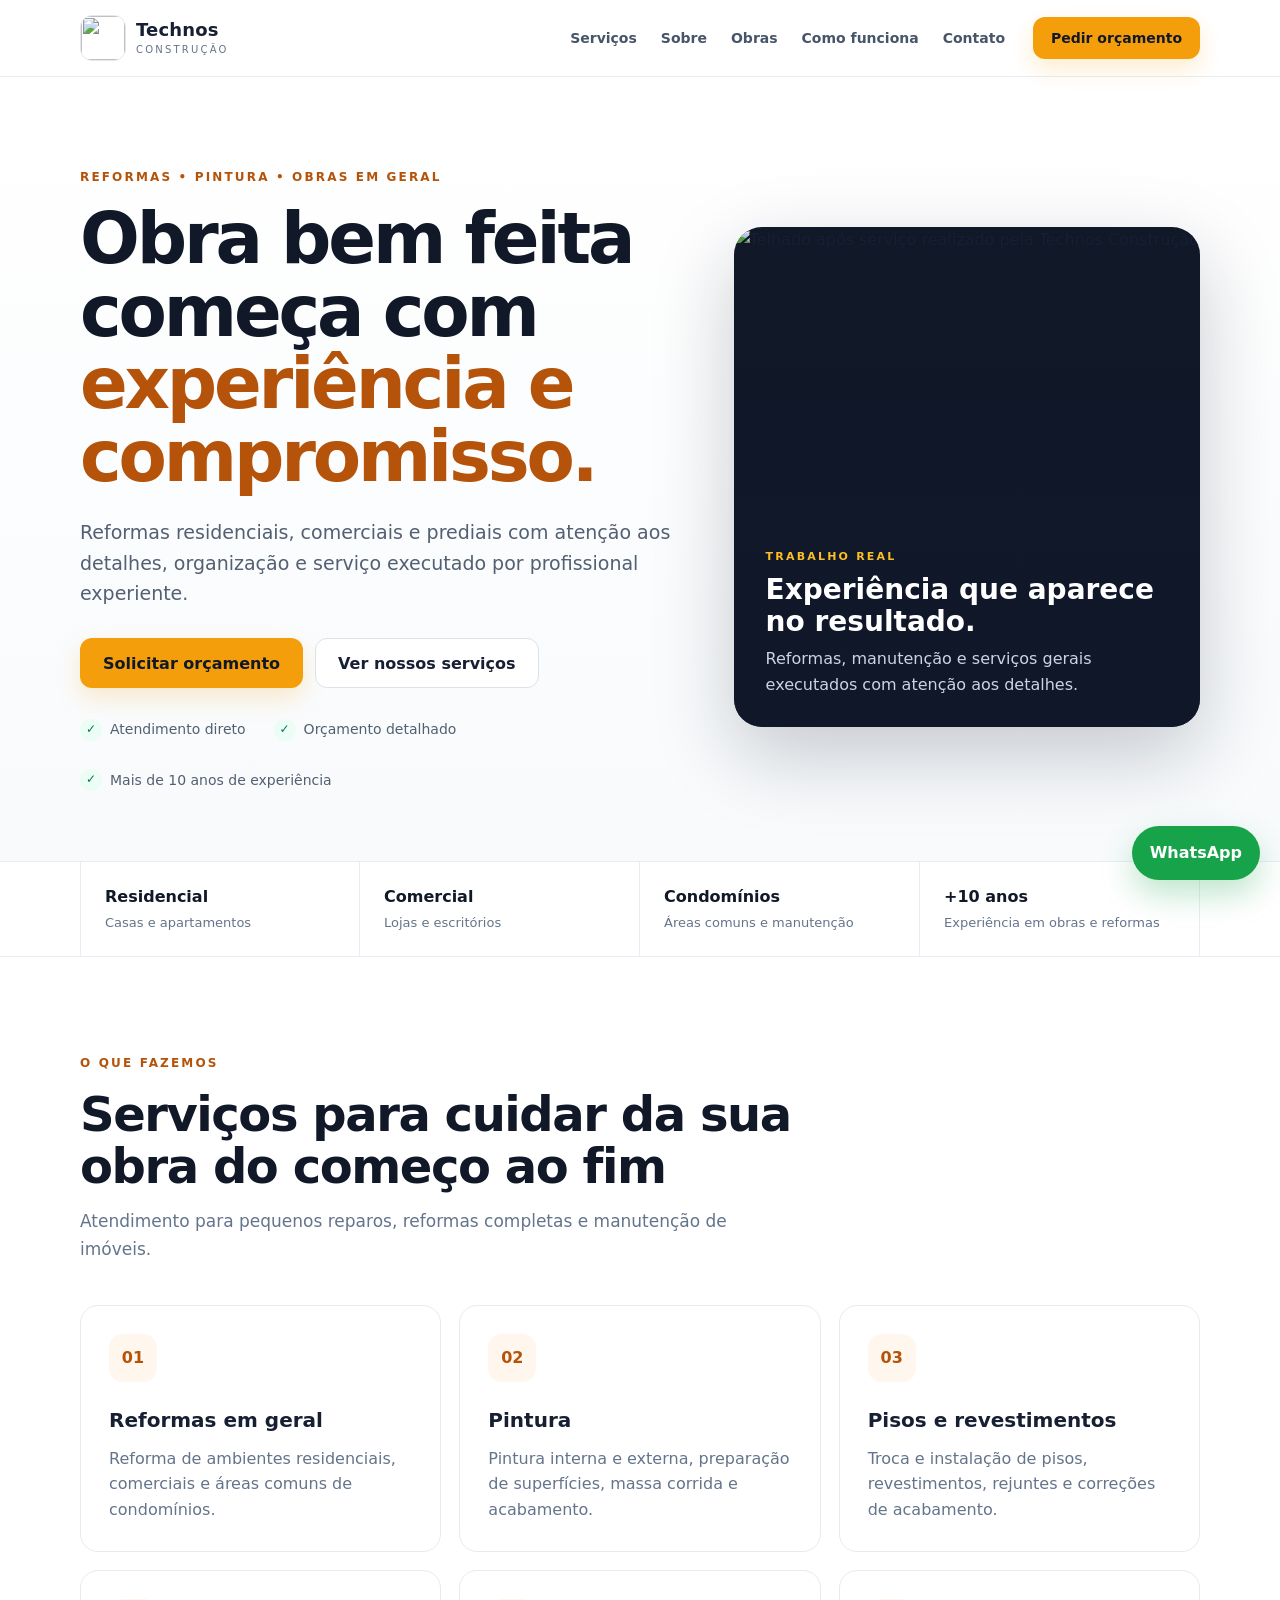
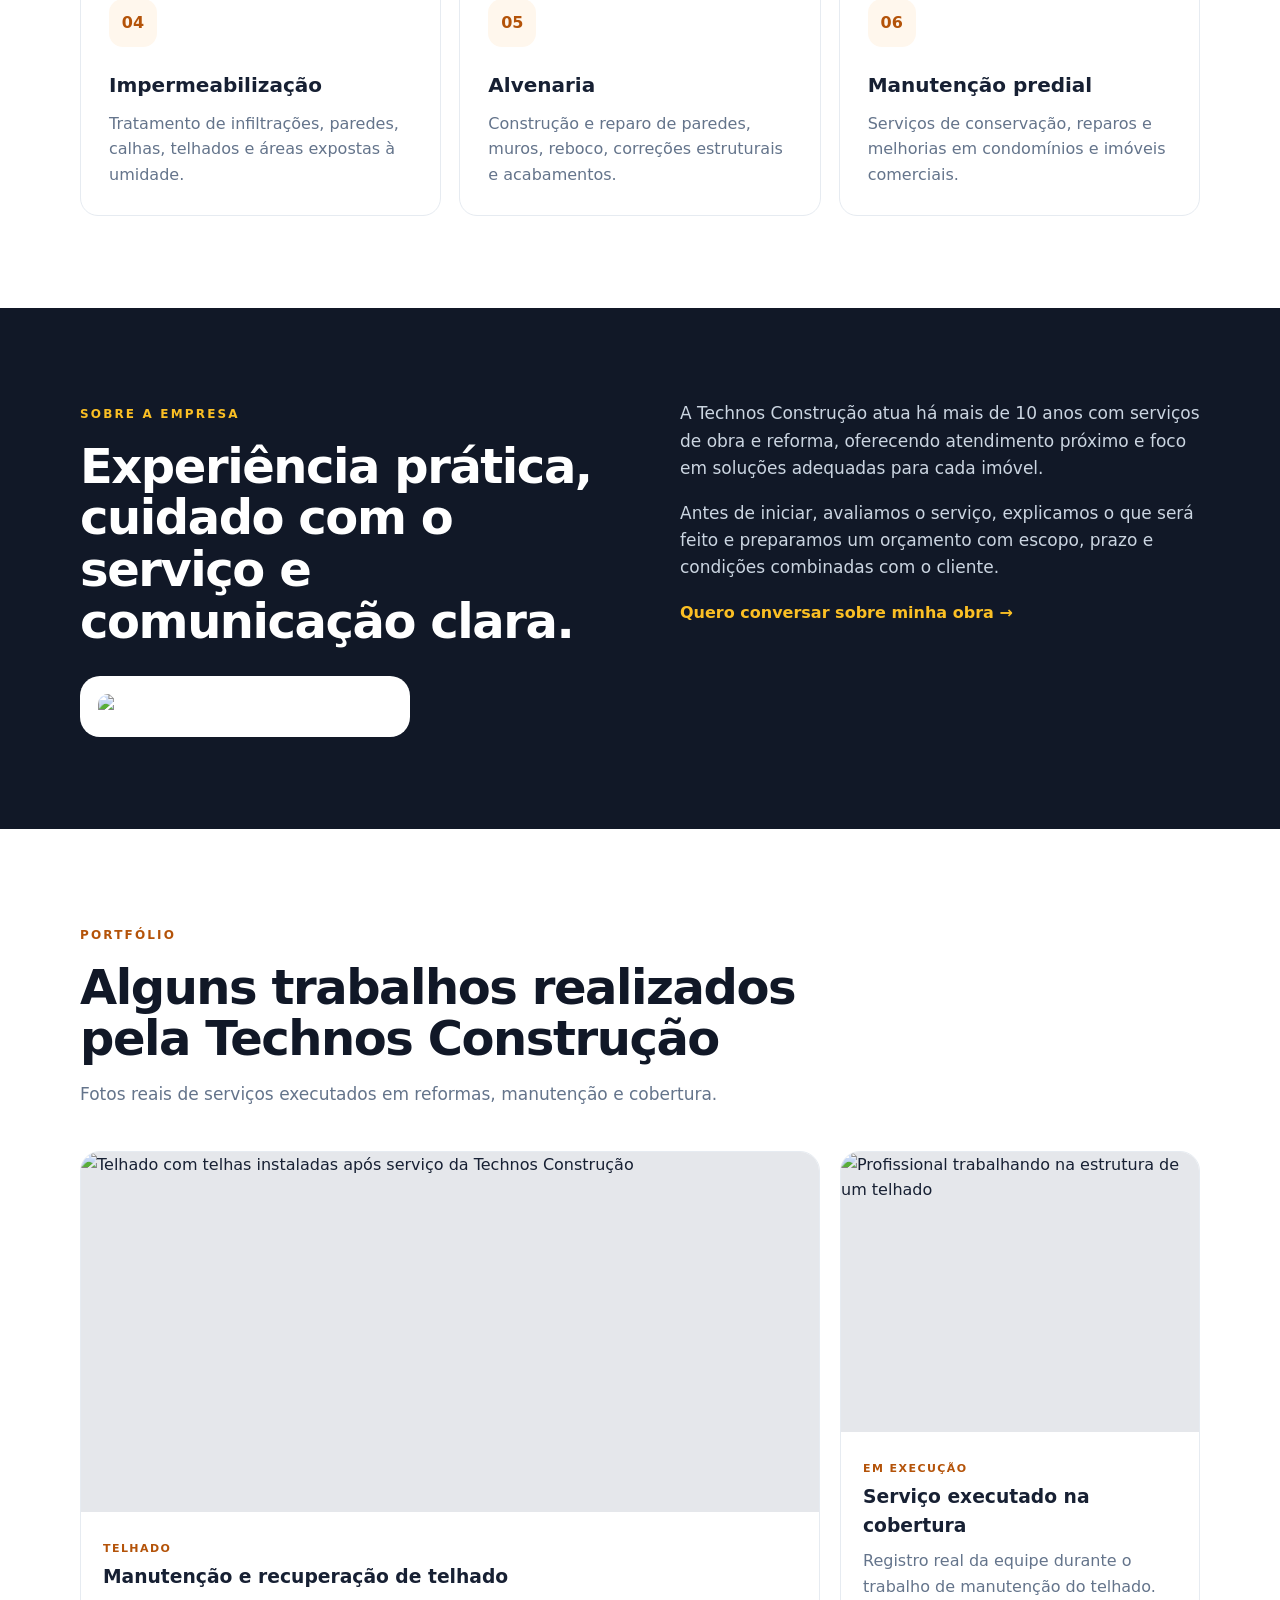
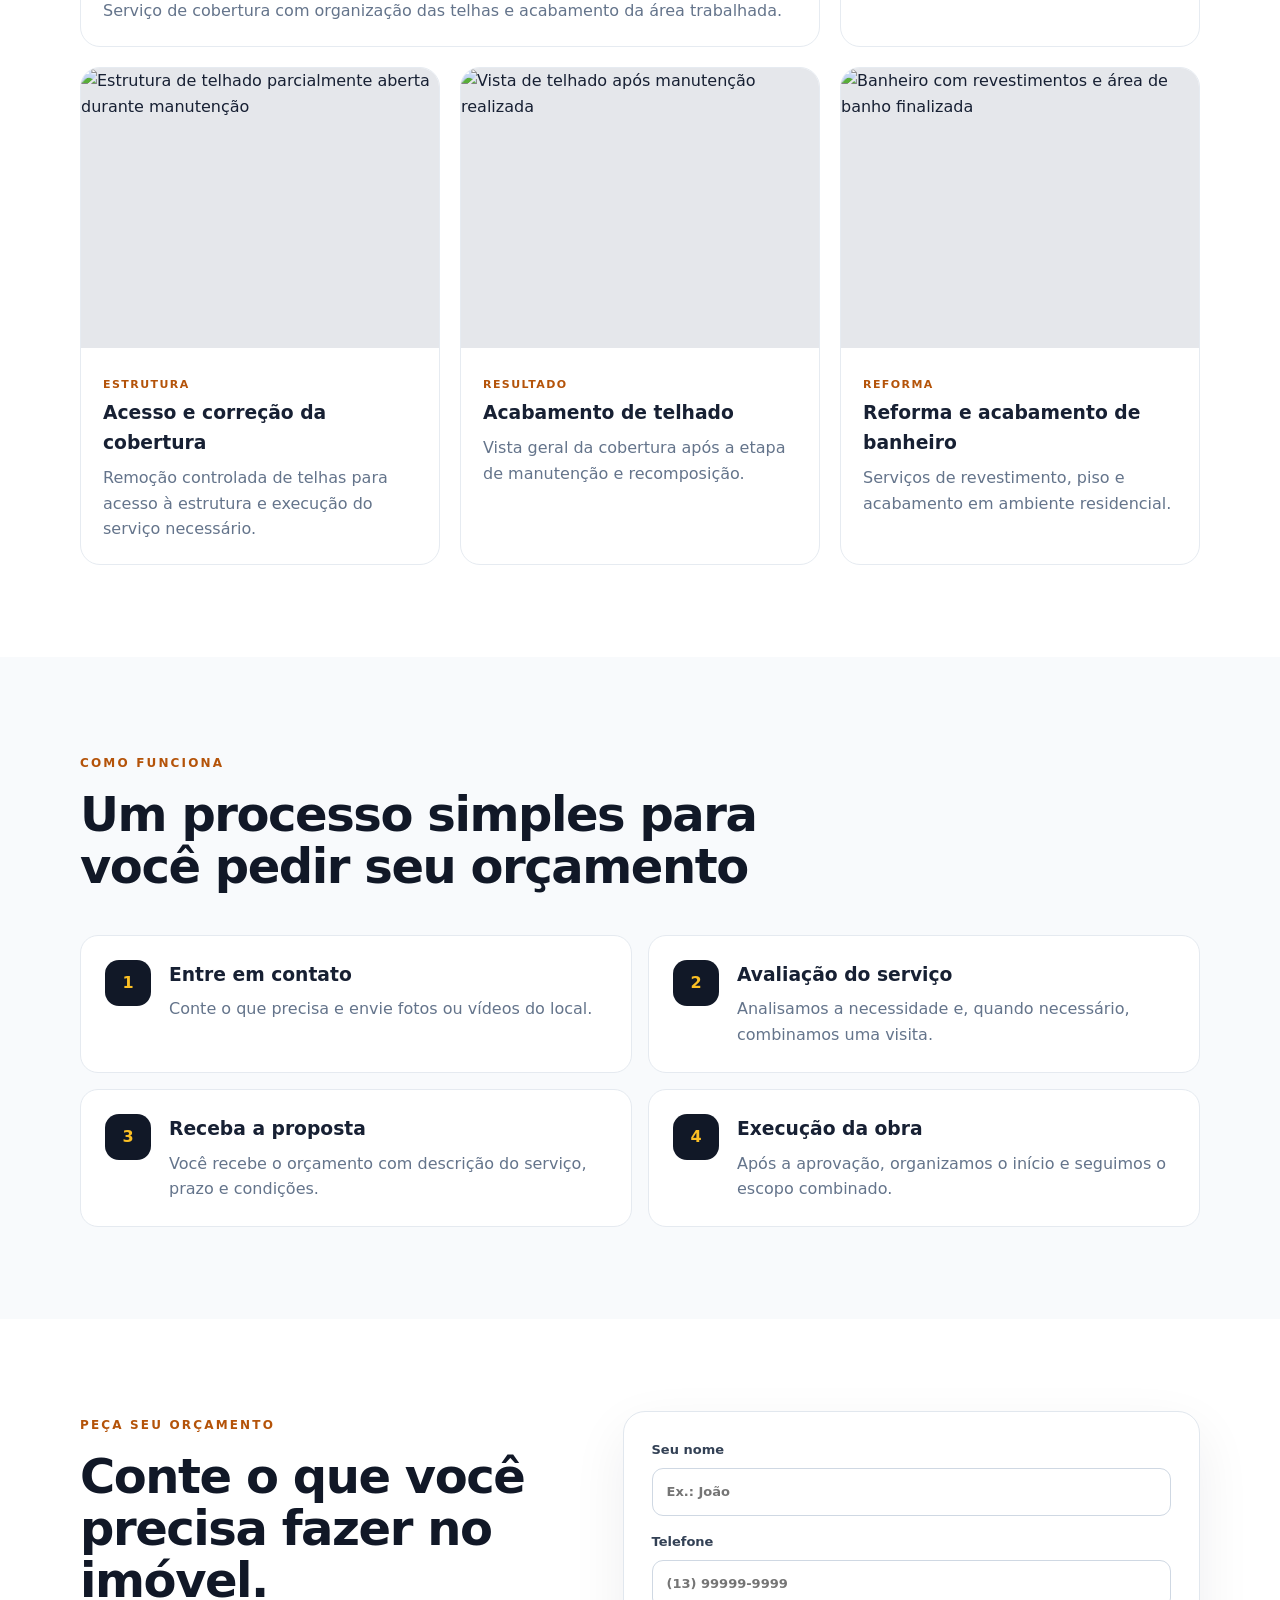
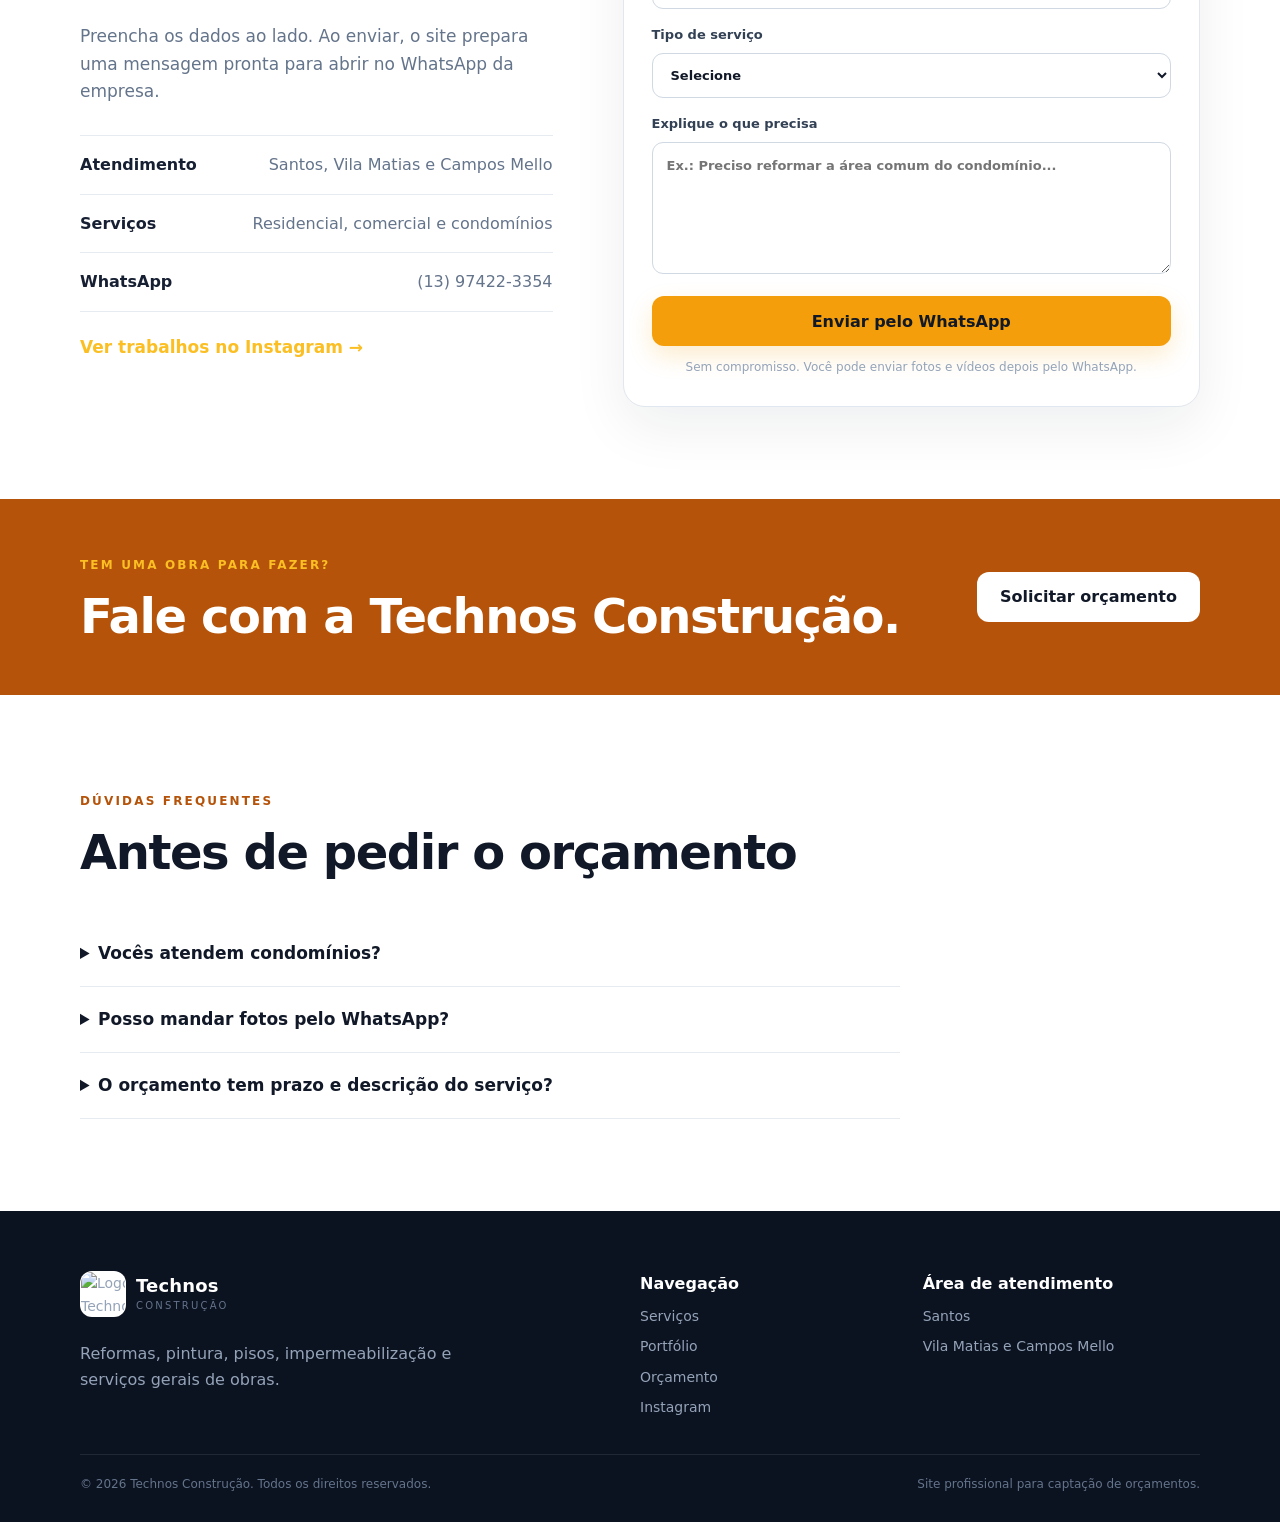
==== index.html @ b1f75e7d "Add files via upload" ====
<!DOCTYPE html>
<html lang="pt-BR">
<head>
  <meta charset="UTF-8" />
  <meta name="viewport" content="width=device-width, initial-scale=1.0" />
  <title>Technos Construção | Reformas, Pintura e Obras em Santos</title>
  <meta name="description" content="Technos Construção: reformas, pintura, troca de pisos, impermeabilização, alvenaria e manutenção predial em Santos e região. Solicite um orçamento." />
  <meta name="theme-color" content="#111827" />
  <meta property="og:title" content="Technos Construção | Reformas e Obras" />
  <meta property="og:description" content="Serviços de reforma, pintura, pisos, impermeabilização e manutenção predial em Santos e região." />
  <meta property="og:type" content="website" />
  <link rel="icon" href="assets/logo-technos.jpeg" type="image/jpeg" />
  <link rel="stylesheet" href="styles.css" />
  <script type="application/ld+json">
  {
    "@context": "https://schema.org",
    "@type": "HomeAndConstructionBusiness",
    "name": "Technos Construção",
    "areaServed": ["Santos", "Vila Matias", "Campos Mello"],
    "description": "Empresa de reformas, pintura, troca de pisos, impermeabilização, alvenaria e manutenção predial.",
    "telephone": "+55 13 97422-3354"
  }
  </script>
</head>
<body>
  <header class="site-header">
    <div class="container nav-wrap">
      <a class="brand" href="#inicio" aria-label="Technos Construção - início">
        <span class="brand-logo-wrap" aria-hidden="true"><img src="assets/logo-technos.jpeg" alt="" class="brand-logo"></span>
        <span>
          <strong>Technos</strong>
          <small>Construção</small>
        </span>
      </a>

      <button class="menu-toggle" aria-label="Abrir menu" aria-expanded="false">
        <span></span><span></span><span></span>
      </button>

      <nav class="nav" aria-label="Navegação principal">
        <a href="#servicos">Serviços</a>
        <a href="#sobre">Sobre</a>
        <a href="#obras">Obras</a>
        <a href="#processo">Como funciona</a>
        <a href="#contato">Contato</a>
      </nav>

      <a class="btn btn-sm btn-primary desktop-cta" href="#contato">Pedir orçamento</a>
    </div>
  </header>

  <main>
    <section class="hero" id="inicio">
      <div class="container hero-grid">
        <div class="hero-copy">
          <span class="eyebrow">Reformas • Pintura • Obras em geral</span>
          <h1>Obra bem feita começa com <span>experiência e compromisso.</span></h1>
          <p>
            Reformas residenciais, comerciais e prediais com atenção aos detalhes,
            organização e serviço executado por profissional experiente.
          </p>

          <div class="hero-actions">
            <a class="btn btn-primary" href="#contato">Solicitar orçamento</a>
            <a class="btn btn-secondary" href="#obras">Ver nossos serviços</a>
          </div>

          <div class="trust-row" aria-label="Diferenciais">
            <div><strong>✓</strong><span>Atendimento direto</span></div>
            <div><strong>✓</strong><span>Orçamento detalhado</span></div>
            <div><strong>✓</strong><span>Mais de 10 anos de experiência</span></div>
          </div>
        </div>

        <div class="hero-card real-work-card" aria-label="Obra real realizada pela Technos Construção">
          <img src="fotos/telhado_final_2.jpeg" alt="Telhado após serviço realizado pela Technos Construção" class="hero-work-photo">
          <div class="hero-photo-overlay"></div>
          <div class="hero-card-content">
            <p class="mini-label">TRABALHO REAL</p>
            <h2>Experiência que aparece no resultado.</h2>
            <p>Reformas, manutenção e serviços gerais executados com atenção aos detalhes.</p>
          </div>
        </div>
      </div>
    </section>

    <section class="stats-strip" aria-label="Destaques">
      <div class="container stats-grid">
        <div><strong>Residencial</strong><span>Casas e apartamentos</span></div>
        <div><strong>Comercial</strong><span>Lojas e escritórios</span></div>
        <div><strong>Condomínios</strong><span>Áreas comuns e manutenção</span></div>
        <div><strong>+10 anos</strong><span>Experiência em obras e reformas</span></div>
      </div>
    </section>

    <section class="section" id="servicos">
      <div class="container">
        <div class="section-heading">
          <span class="eyebrow">O que fazemos</span>
          <h2>Serviços para cuidar da sua obra do começo ao fim</h2>
          <p>Atendimento para pequenos reparos, reformas completas e manutenção de imóveis.</p>
        </div>

        <div class="services-grid">
          <article class="service-card">
            <div class="service-icon">01</div>
            <h3>Reformas em geral</h3>
            <p>Reforma de ambientes residenciais, comerciais e áreas comuns de condomínios.</p>
          </article>
          <article class="service-card">
            <div class="service-icon">02</div>
            <h3>Pintura</h3>
            <p>Pintura interna e externa, preparação de superfícies, massa corrida e acabamento.</p>
          </article>
          <article class="service-card">
            <div class="service-icon">03</div>
            <h3>Pisos e revestimentos</h3>
            <p>Troca e instalação de pisos, revestimentos, rejuntes e correções de acabamento.</p>
          </article>
          <article class="service-card">
            <div class="service-icon">04</div>
            <h3>Impermeabilização</h3>
            <p>Tratamento de infiltrações, paredes, calhas, telhados e áreas expostas à umidade.</p>
          </article>
          <article class="service-card">
            <div class="service-icon">05</div>
            <h3>Alvenaria</h3>
            <p>Construção e reparo de paredes, muros, reboco, correções estruturais e acabamentos.</p>
          </article>
          <article class="service-card">
            <div class="service-icon">06</div>
            <h3>Manutenção predial</h3>
            <p>Serviços de conservação, reparos e melhorias em condomínios e imóveis comerciais.</p>
          </article>
        </div>
      </div>
    </section>

    <section class="section section-dark" id="sobre">
      <div class="container about-grid">
        <div>
          <span class="eyebrow light">Sobre a empresa</span>
          <h2>Experiência prática, cuidado com o serviço e comunicação clara.</h2>
          <div class="about-logo-card">
            <img src="assets/logo-technos.jpeg" alt="Technos Construção" class="about-logo">
          </div>
        </div>
        <div class="about-copy">
          <p>
            A Technos Construção atua há mais de 10 anos com serviços de obra e reforma, oferecendo atendimento próximo
            e foco em soluções adequadas para cada imóvel.
          </p>
          <p>
            Antes de iniciar, avaliamos o serviço, explicamos o que será feito e preparamos um orçamento
            com escopo, prazo e condições combinadas com o cliente.
          </p>
          <a class="text-link" href="#contato">Quero conversar sobre minha obra →</a>
        </div>
      </div>
    </section>

    <section class="section" id="obras">
      <div class="container">
        <div class="section-heading">
          <span class="eyebrow">Portfólio</span>
          <h2>Alguns trabalhos realizados pela Technos Construção</h2>
          <p>Fotos reais de serviços executados em reformas, manutenção e cobertura.</p>
        </div>

        <div class="portfolio-grid real-portfolio">
          <article class="portfolio-card portfolio-featured">
            <img src="fotos/telhado_final_2.jpeg" alt="Telhado com telhas instaladas após serviço da Technos Construção" class="portfolio-photo">
            <div class="portfolio-info">
              <span class="work-tag">Telhado</span>
              <h3>Manutenção e recuperação de telhado</h3>
              <p>Serviço de cobertura com organização das telhas e acabamento da área trabalhada.</p>
            </div>
          </article>

          <article class="portfolio-card">
            <img src="fotos/telhado_execucao.jpeg" alt="Profissional trabalhando na estrutura de um telhado" class="portfolio-photo">
            <div class="portfolio-info">
              <span class="work-tag">Em execução</span>
              <h3>Serviço executado na cobertura</h3>
              <p>Registro real da equipe durante o trabalho de manutenção do telhado.</p>
            </div>
          </article>

          <article class="portfolio-card">
            <img src="fotos/telhado_aberto.jpeg" alt="Estrutura de telhado parcialmente aberta durante manutenção" class="portfolio-photo">
            <div class="portfolio-info">
              <span class="work-tag">Estrutura</span>
              <h3>Acesso e correção da cobertura</h3>
              <p>Remoção controlada de telhas para acesso à estrutura e execução do serviço necessário.</p>
            </div>
          </article>

          <article class="portfolio-card">
            <img src="fotos/telhado_final_1.jpeg" alt="Vista de telhado após manutenção realizada" class="portfolio-photo">
            <div class="portfolio-info">
              <span class="work-tag">Resultado</span>
              <h3>Acabamento de telhado</h3>
              <p>Vista geral da cobertura após a etapa de manutenção e recomposição.</p>
            </div>
          </article>

          <article class="portfolio-card">
            <img src="fotos/banheiro.jpeg" alt="Banheiro com revestimentos e área de banho finalizada" class="portfolio-photo">
            <div class="portfolio-info">
              <span class="work-tag">Reforma</span>
              <h3>Reforma e acabamento de banheiro</h3>
              <p>Serviços de revestimento, piso e acabamento em ambiente residencial.</p>
            </div>
          </article>
        </div>
      </div>
    </section>

    <section class="section soft-bg" id="processo">
      <div class="container">
        <div class="section-heading">
          <span class="eyebrow">Como funciona</span>
          <h2>Um processo simples para você pedir seu orçamento</h2>
        </div>

        <div class="steps">
          <article><span>1</span><div><h3>Entre em contato</h3><p>Conte o que precisa e envie fotos ou vídeos do local.</p></div></article>
          <article><span>2</span><div><h3>Avaliação do serviço</h3><p>Analisamos a necessidade e, quando necessário, combinamos uma visita.</p></div></article>
          <article><span>3</span><div><h3>Receba a proposta</h3><p>Você recebe o orçamento com descrição do serviço, prazo e condições.</p></div></article>
          <article><span>4</span><div><h3>Execução da obra</h3><p>Após a aprovação, organizamos o início e seguimos o escopo combinado.</p></div></article>
        </div>
      </div>
    </section>

    <section class="section" id="contato">
      <div class="container contact-grid">
        <div class="contact-copy">
          <span class="eyebrow">Peça seu orçamento</span>
          <h2>Conte o que você precisa fazer no imóvel.</h2>
          <p>
            Preencha os dados ao lado. Ao enviar, o site prepara uma mensagem pronta
            para abrir no WhatsApp da empresa.
          </p>
          <div class="contact-points">
            <div><strong>Atendimento</strong><span>Santos, Vila Matias e Campos Mello</span></div>
            <div><strong>Serviços</strong><span>Residencial, comercial e condomínios</span></div>
            <div><strong>WhatsApp</strong><span id="phone-display">(13) 97422-3354</span></div>
          </div>
          <p style="margin-top:22px;">
            <a class="text-link" href="https://www.instagram.com/technos_construcao?igsi=MW1lc2dpMm1yc3A3Yw%3D%3D&utm_source=qr" target="_blank" rel="noopener noreferrer">
              Ver trabalhos no Instagram →
            </a>
          </p>
        </div>

        <form class="quote-form" id="quote-form">
          <label>
            Seu nome
            <input type="text" id="name" required placeholder="Ex.: João" />
          </label>
          <label>
            Telefone
            <input type="tel" id="phone" required placeholder="(13) 99999-9999" />
          </label>
          <label>
            Tipo de serviço
            <select id="service" required>
              <option value="">Selecione</option>
              <option>Reforma</option>
              <option>Pintura</option>
              <option>Piso ou revestimento</option>
              <option>Infiltração / impermeabilização</option>
              <option>Alvenaria</option>
              <option>Manutenção predial</option>
              <option>Outro serviço</option>
            </select>
          </label>
          <label>
            Explique o que precisa
            <textarea id="message" rows="5" required placeholder="Ex.: Preciso reformar a área comum do condomínio..."></textarea>
          </label>
          <button class="btn btn-primary btn-full" type="submit">Enviar pelo WhatsApp</button>
          <p class="form-note">Sem compromisso. Você pode enviar fotos e vídeos depois pelo WhatsApp.</p>
        </form>
      </div>
    </section>

    <section class="cta-band">
      <div class="container cta-band-inner">
        <div>
          <span class="eyebrow light">Tem uma obra para fazer?</span>
          <h2>Fale com a Technos Construção.</h2>
        </div>
        <a class="btn btn-light" href="#contato">Solicitar orçamento</a>
      </div>
    </section>

    <section class="section faq-section">
      <div class="container">
        <div class="section-heading">
          <span class="eyebrow">Dúvidas frequentes</span>
          <h2>Antes de pedir o orçamento</h2>
        </div>

        <div class="faq">
          <details>
            <summary>Vocês atendem condomínios?</summary>
            <p>Sim. O site está preparado para apresentar serviços em áreas comuns, pintura, manutenção e reformas.</p>
          </details>
          <details>
            <summary>Posso mandar fotos pelo WhatsApp?</summary>
            <p>Sim. Fotos e vídeos ajudam a entender melhor o serviço antes de uma possível visita.</p>
          </details>
          <details>
            <summary>O orçamento tem prazo e descrição do serviço?</summary>
            <p>Sim. A proposta pode incluir memorial descritivo, prazo, valor, materiais e forma de pagamento combinada.</p>
          </details>
        </div>
      </div>
    </section>
  </main>

  <footer class="site-footer">
    <div class="container footer-grid">
      <div>
        <a class="brand footer-brand" href="#inicio">
          <span class="brand-logo-wrap"><img src="assets/logo-technos.jpeg" alt="Logo Technos Construção" class="brand-logo"></span>
          <span><strong>Technos</strong><small>Construção</small></span>
        </a>
        <p>Reformas, pintura, pisos, impermeabilização e serviços gerais de obras.</p>
      </div>
      <div>
        <strong>Navegação</strong>
        <a href="#servicos">Serviços</a>
        <a href="#obras">Portfólio</a>
        <a href="#contato">Orçamento</a>
        <a href="https://www.instagram.com/technos_construcao?igsi=MW1lc2dpMm1yc3A3Yw%3D%3D&utm_source=qr" target="_blank" rel="noopener noreferrer">Instagram</a>
      </div>
      <div>
        <strong>Área de atendimento</strong>
        <span>Santos</span>
        <span>Vila Matias e Campos Mello</span>
      </div>
    </div>
    <div class="container footer-bottom">
      <span>© <span id="year"></span> Technos Construção. Todos os direitos reservados.</span>
      <span>Site profissional para captação de orçamentos.</span>
    </div>
  </footer>

  <a class="floating-whatsapp" href="#contato" aria-label="Pedir orçamento pelo WhatsApp">WhatsApp</a>

  <script src="script.js"></script>
</body>
</html>
---- styles.css ----
*{box-sizing:border-box}html{scroll-behavior:smooth}body{margin:0;font-family:Inter,ui-sans-serif,system-ui,-apple-system,BlinkMacSystemFont,"Segoe UI",sans-serif;color:#172033;background:#fff;line-height:1.6}a{text-decoration:none;color:inherit}button,input,select,textarea{font:inherit}.container{width:min(1120px,calc(100% - 40px));margin:auto}.site-header{position:sticky;top:0;z-index:30;background:rgba(255,255,255,.94);backdrop-filter:blur(14px);border-bottom:1px solid #e8edf3}.nav-wrap{height:76px;display:flex;align-items:center;gap:28px}.brand{display:flex;align-items:center;gap:10px;min-width:190px}.brand-mark{display:grid;place-items:center;width:42px;height:42px;background:#f59e0b;color:#111827;border-radius:12px;font-weight:900;font-size:22px}.brand strong,.brand small{display:block;line-height:1.05}.brand strong{font-size:18px;letter-spacing:.01em}.brand small{text-transform:uppercase;font-size:10px;letter-spacing:.22em;margin-top:5px;color:#64748b}.nav{margin-left:auto;display:flex;gap:24px}.nav a{font-size:14px;font-weight:700;color:#475569}.nav a:hover{color:#111827}.btn{display:inline-flex;align-items:center;justify-content:center;min-height:50px;padding:0 22px;border-radius:12px;border:1px solid transparent;font-weight:800;transition:.2s ease;cursor:pointer}.btn-sm{min-height:42px;padding:0 17px;font-size:14px}.btn-primary{background:#f59e0b;color:#111827;box-shadow:0 10px 24px rgba(245,158,11,.2)}.btn-primary:hover{transform:translateY(-1px);background:#fbbf24}.btn-secondary{background:#fff;border-color:#dbe2ea;color:#172033}.btn-secondary:hover{border-color:#94a3b8}.btn-light{background:#fff;color:#111827}.btn-full{width:100%}.menu-toggle{display:none;margin-left:auto;background:none;border:0;padding:8px}.menu-toggle span{display:block;width:24px;height:2px;background:#111827;margin:5px 0}.hero{padding:86px 0 70px;background:linear-gradient(180deg,#fff 0%,#f8fafc 100%);overflow:hidden}.hero-grid{display:grid;grid-template-columns:1.12fr .88fr;gap:60px;align-items:center}.eyebrow{display:inline-block;text-transform:uppercase;font-size:12px;font-weight:900;letter-spacing:.18em;color:#b45309;margin-bottom:16px}.eyebrow.light{color:#fbbf24}.hero h1{font-size:clamp(42px,5.5vw,72px);line-height:1.03;letter-spacing:-.045em;margin:0;max-width:800px;color:#111827}.hero h1 span{color:#b45309}.hero-copy>p{font-size:19px;color:#526072;max-width:640px;margin:24px 0 30px}.hero-actions{display:flex;gap:12px;flex-wrap:wrap}.trust-row{display:flex;gap:28px;flex-wrap:wrap;margin-top:30px}.trust-row div{display:flex;gap:8px;align-items:center;color:#526072;font-size:14px}.trust-row strong{display:grid;place-items:center;width:22px;height:22px;border-radius:50%;background:#ecfdf5;color:#047857;font-size:12px}.hero-card{position:relative;min-height:500px;border-radius:28px;overflow:hidden;background:#111827;box-shadow:0 28px 80px rgba(15,23,42,.22)}.building-graphic{position:absolute;inset:0;background:linear-gradient(145deg,#263143,#111827);overflow:hidden}.sun{position:absolute;width:180px;height:180px;border-radius:50%;background:#f59e0b;right:-40px;top:46px;opacity:.95}.tower{position:absolute;bottom:74px;background:linear-gradient(180deg,#475569,#1f2937);border:1px solid rgba(255,255,255,.08)}.tower:before{content:"";position:absolute;inset:22px 16px;background:repeating-linear-gradient(90deg,rgba(255,255,255,.13) 0 16px,transparent 16px 30px),repeating-linear-gradient(0deg,rgba(255,255,255,.08) 0 12px,transparent 12px 28px)}.tower-a{left:48px;width:110px;height:250px}.tower-b{left:176px;width:132px;height:340px}.tower-c{right:30px;width:95px;height:215px}.ground{position:absolute;left:0;right:0;bottom:0;height:75px;background:#0b1220}.hero-card-content{position:absolute;left:32px;right:32px;bottom:30px;color:#fff;z-index:2}.mini-label{font-size:11px;letter-spacing:.2em;font-weight:900;color:#fbbf24;margin:0 0 8px}.hero-card-content h2{font-size:28px;line-height:1.15;margin:0 0 8px}.hero-card-content p:last-child{margin:0;color:#cbd5e1}.stats-strip{border-top:1px solid #e8edf3;border-bottom:1px solid #e8edf3;background:#fff}.stats-grid{display:grid;grid-template-columns:repeat(4,1fr)}.stats-grid div{padding:22px 24px;border-right:1px solid #e8edf3}.stats-grid div:first-child{border-left:1px solid #e8edf3}.stats-grid strong,.stats-grid span{display:block}.stats-grid strong{color:#111827}.stats-grid span{font-size:13px;color:#64748b;margin-top:3px}.section{padding:92px 0}.section-heading{max-width:720px;margin-bottom:42px}.section-heading h2,.about-grid h2,.contact-copy h2,.cta-band h2{font-size:clamp(32px,4vw,48px);line-height:1.08;letter-spacing:-.03em;margin:0;color:#111827}.section-heading p{color:#64748b;font-size:17px;margin:16px 0 0}.services-grid{display:grid;grid-template-columns:repeat(3,1fr);gap:18px}.service-card{padding:28px;border:1px solid #e6ebf1;border-radius:18px;background:#fff;min-height:230px;transition:.2s}.service-card:hover{transform:translateY(-3px);box-shadow:0 18px 45px rgba(15,23,42,.08)}.service-icon{width:48px;height:48px;display:grid;place-items:center;border-radius:14px;background:#fff7ed;color:#b45309;font-weight:900;margin-bottom:22px}.service-card h3{margin:0 0 10px;font-size:20px}.service-card p{margin:0;color:#64748b}.section-dark{background:#111827;color:#fff}.about-grid{display:grid;grid-template-columns:1fr 1fr;gap:80px;align-items:start}.about-grid h2{color:#fff}.about-copy p{font-size:17px;color:#cbd5e1;margin:0 0 18px}.text-link{color:#fbbf24;font-weight:800}.portfolio-grid{display:grid;grid-template-columns:repeat(3,1fr);gap:20px}.portfolio-card{border:1px solid #e6ebf1;border-radius:20px;overflow:hidden;background:#fff}.photo-placeholder{height:270px;display:grid;place-items:center;text-align:center;background:linear-gradient(135deg,#334155,#0f172a);color:#fff;position:relative}.photo-placeholder.alt{background:linear-gradient(135deg,#475569,#1e293b)}.photo-placeholder.third{background:linear-gradient(135deg,#1f2937,#0f172a)}.photo-placeholder:after{content:"";position:absolute;inset:18px;border:1px dashed rgba(255,255,255,.34);border-radius:16px}.photo-placeholder span{display:block;font-weight:900;letter-spacing:.08em;position:relative;z-index:2}.photo-placeholder small{display:block;color:#cbd5e1;position:relative;z-index:2}.portfolio-info{padding:22px}.portfolio-info h3{margin:0 0 7px}.portfolio-info p{margin:0;color:#64748b}.soft-bg{background:#f8fafc}.steps{display:grid;grid-template-columns:repeat(2,1fr);gap:16px}.steps article{display:flex;gap:18px;padding:24px;border:1px solid #e5eaf0;border-radius:18px;background:#fff}.steps article>span{flex:0 0 46px;width:46px;height:46px;display:grid;place-items:center;background:#111827;color:#fbbf24;border-radius:14px;font-weight:900}.steps h3{margin:0 0 7px}.steps p{margin:0;color:#64748b}.contact-grid{display:grid;grid-template-columns:.9fr 1.1fr;gap:70px;align-items:start}.contact-copy>p{color:#64748b;font-size:17px}.contact-points{margin-top:30px;border-top:1px solid #e6ebf1}.contact-points div{padding:16px 0;border-bottom:1px solid #e6ebf1;display:flex;justify-content:space-between;gap:20px}.contact-points span{color:#64748b;text-align:right}.quote-form{padding:28px;border:1px solid #e1e7ee;border-radius:22px;background:#fff;box-shadow:0 20px 55px rgba(15,23,42,.07)}.quote-form label{display:block;font-size:13px;font-weight:800;color:#334155;margin-bottom:16px}.quote-form input,.quote-form select,.quote-form textarea{width:100%;margin-top:7px;border:1px solid #cfd8e3;border-radius:11px;padding:13px 14px;outline:none;background:#fff;color:#111827}.quote-form input:focus,.quote-form select:focus,.quote-form textarea:focus{border-color:#f59e0b;box-shadow:0 0 0 3px rgba(245,158,11,.12)}.form-note{text-align:center;font-size:12px;color:#94a3b8;margin:12px 0 0}.cta-band{padding:52px 0;background:#b45309;color:#fff}.cta-band-inner{display:flex;align-items:center;justify-content:space-between;gap:30px}.cta-band h2{color:#fff}.faq{max-width:820px}.faq details{border-bottom:1px solid #e6ebf1;padding:19px 0}.faq summary{cursor:pointer;font-weight:800;font-size:17px;color:#111827}.faq p{color:#64748b;margin:12px 0 0}.site-footer{padding:60px 0 28px;background:#0b1220;color:#cbd5e1}.footer-grid{display:grid;grid-template-columns:1.5fr .7fr .8fr;gap:40px}.footer-grid>div{display:flex;flex-direction:column;align-items:flex-start;gap:8px}.footer-grid p{max-width:420px;color:#94a3b8}.footer-grid strong{color:#fff}.footer-grid a,.footer-grid span{font-size:14px;color:#94a3b8}.footer-brand .brand-mark{background:#f59e0b;color:#111827}.footer-brand strong{color:#fff}.footer-bottom{margin-top:36px;padding-top:20px;border-top:1px solid rgba(255,255,255,.09);display:flex;justify-content:space-between;gap:20px;color:#64748b;font-size:12px}.floating-whatsapp{position:fixed;right:20px;bottom:20px;z-index:25;background:#16a34a;color:#fff;font-weight:900;padding:14px 18px;border-radius:999px;box-shadow:0 14px 32px rgba(22,163,74,.28)}@media(max-width:940px){.nav,.desktop-cta{display:none}.menu-toggle{display:block}.nav.open{position:absolute;display:flex;flex-direction:column;gap:0;left:20px;right:20px;top:70px;background:#fff;border:1px solid #e6ebf1;border-radius:14px;box-shadow:0 20px 50px rgba(15,23,42,.12);padding:8px}.nav.open a{padding:12px}.hero-grid,.about-grid,.contact-grid{grid-template-columns:1fr}.hero-card{min-height:420px}.services-grid,.portfolio-grid{grid-template-columns:repeat(2,1fr)}.stats-grid{grid-template-columns:repeat(2,1fr)}.stats-grid div:nth-child(3){border-left:1px solid #e8edf3}.about-grid,.contact-grid{gap:40px}.footer-grid{grid-template-columns:1fr 1fr}.footer-grid>div:first-child{grid-column:1/-1}}@media(max-width:640px){.container{width:min(100% - 28px,1120px)}.nav-wrap{height:68px}.brand{min-width:auto}.brand-mark{width:38px;height:38px}.hero{padding:58px 0 48px}.hero h1{font-size:44px}.hero-copy>p{font-size:17px}.hero-actions .btn{width:100%}.trust-row{gap:14px}.hero-card{min-height:350px}.tower-a{left:20px}.tower-b{left:115px}.tower-c{right:12px}.stats-grid{grid-template-columns:1fr 1fr}.stats-grid div{padding:16px 12px}.section{padding:68px 0}.services-grid,.portfolio-grid,.steps{grid-template-columns:1fr}.photo-placeholder{height:230px}.cta-band-inner{align-items:flex-start;flex-direction:column}.contact-points div{flex-direction:column;gap:2px}.contact-points span{text-align:left}.footer-grid{grid-template-columns:1fr}.footer-grid>div:first-child{grid-column:auto}.footer-bottom{flex-direction:column}.floating-whatsapp{right:14px;bottom:14px;font-size:13px}.section-heading h2,.about-grid h2,.contact-copy h2,.cta-band h2{font-size:34px}}

.brand-logo-wrap{
  width:46px;height:46px;border-radius:12px;overflow:hidden;background:#fff;
  border:1px solid #e5e7eb;display:grid;place-items:center;flex:0 0 auto;
}
.brand-logo{width:100%;height:100%;object-fit:contain;display:block}
.real-work-card{background:#111827}
.hero-work-photo{position:absolute;inset:0;width:100%;height:100%;object-fit:cover;display:block}
.hero-photo-overlay{position:absolute;inset:0;background:linear-gradient(180deg,rgba(15,23,42,.08),rgba(15,23,42,.82))}
.portfolio-photo{width:100%;height:280px;object-fit:cover;display:block;background:#e5e7eb}
.real-portfolio{grid-template-columns:repeat(3,1fr)}
.portfolio-featured{grid-column:span 2}
.portfolio-featured .portfolio-photo{height:360px}
.work-tag{display:inline-block;margin-bottom:8px;font-size:11px;line-height:1;text-transform:uppercase;letter-spacing:.13em;font-weight:900;color:#b45309}
.about-logo-card{margin-top:28px;width:min(330px,100%);padding:18px;border-radius:20px;background:#fff}
.about-logo{width:100%;height:auto;display:block;border-radius:10px}
.footer-brand .brand-logo-wrap{border-color:rgba(255,255,255,.14)}
@media(max-width:940px){
  .real-portfolio{grid-template-columns:repeat(2,1fr)}
  .portfolio-featured{grid-column:span 2}
}
@media(max-width:640px){
  .real-portfolio{grid-template-columns:1fr}
  .portfolio-featured{grid-column:auto}
  .portfolio-photo,.portfolio-featured .portfolio-photo{height:280px}
  .brand-logo-wrap{width:40px;height:40px}
}
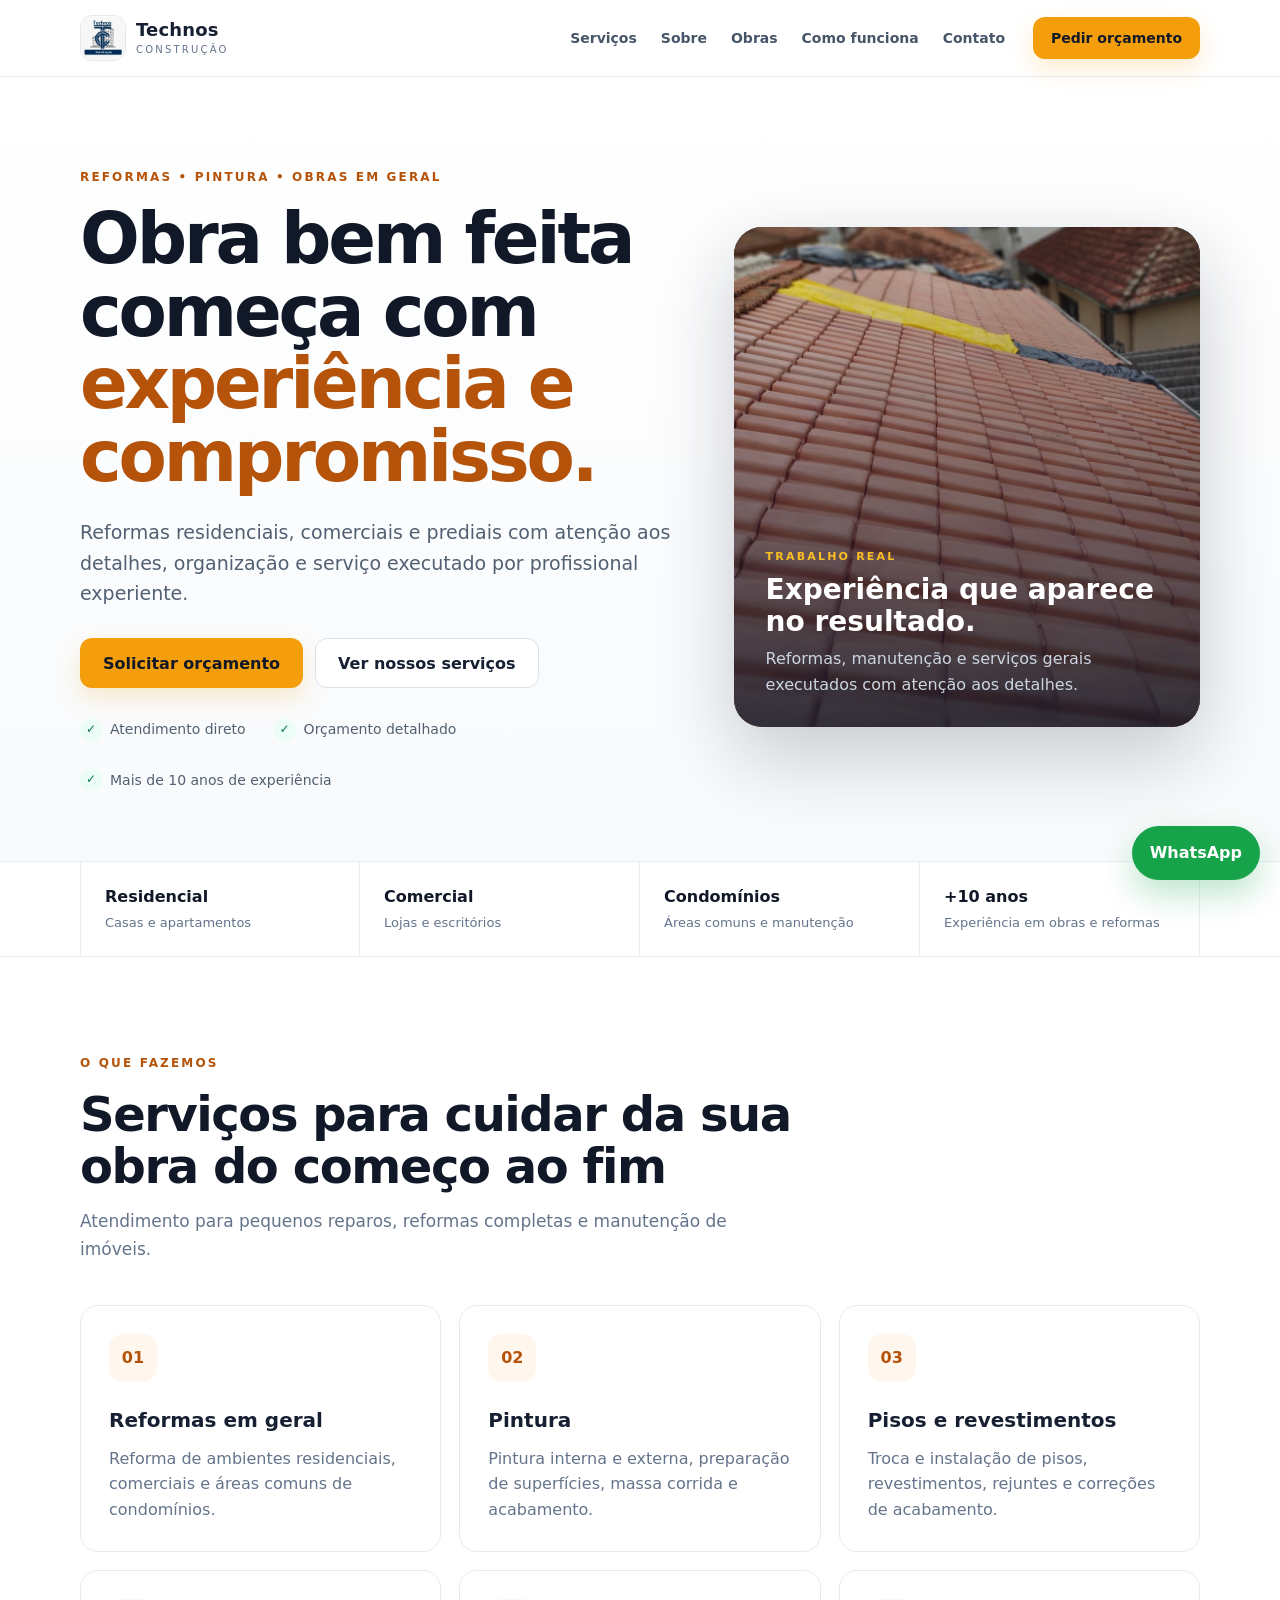
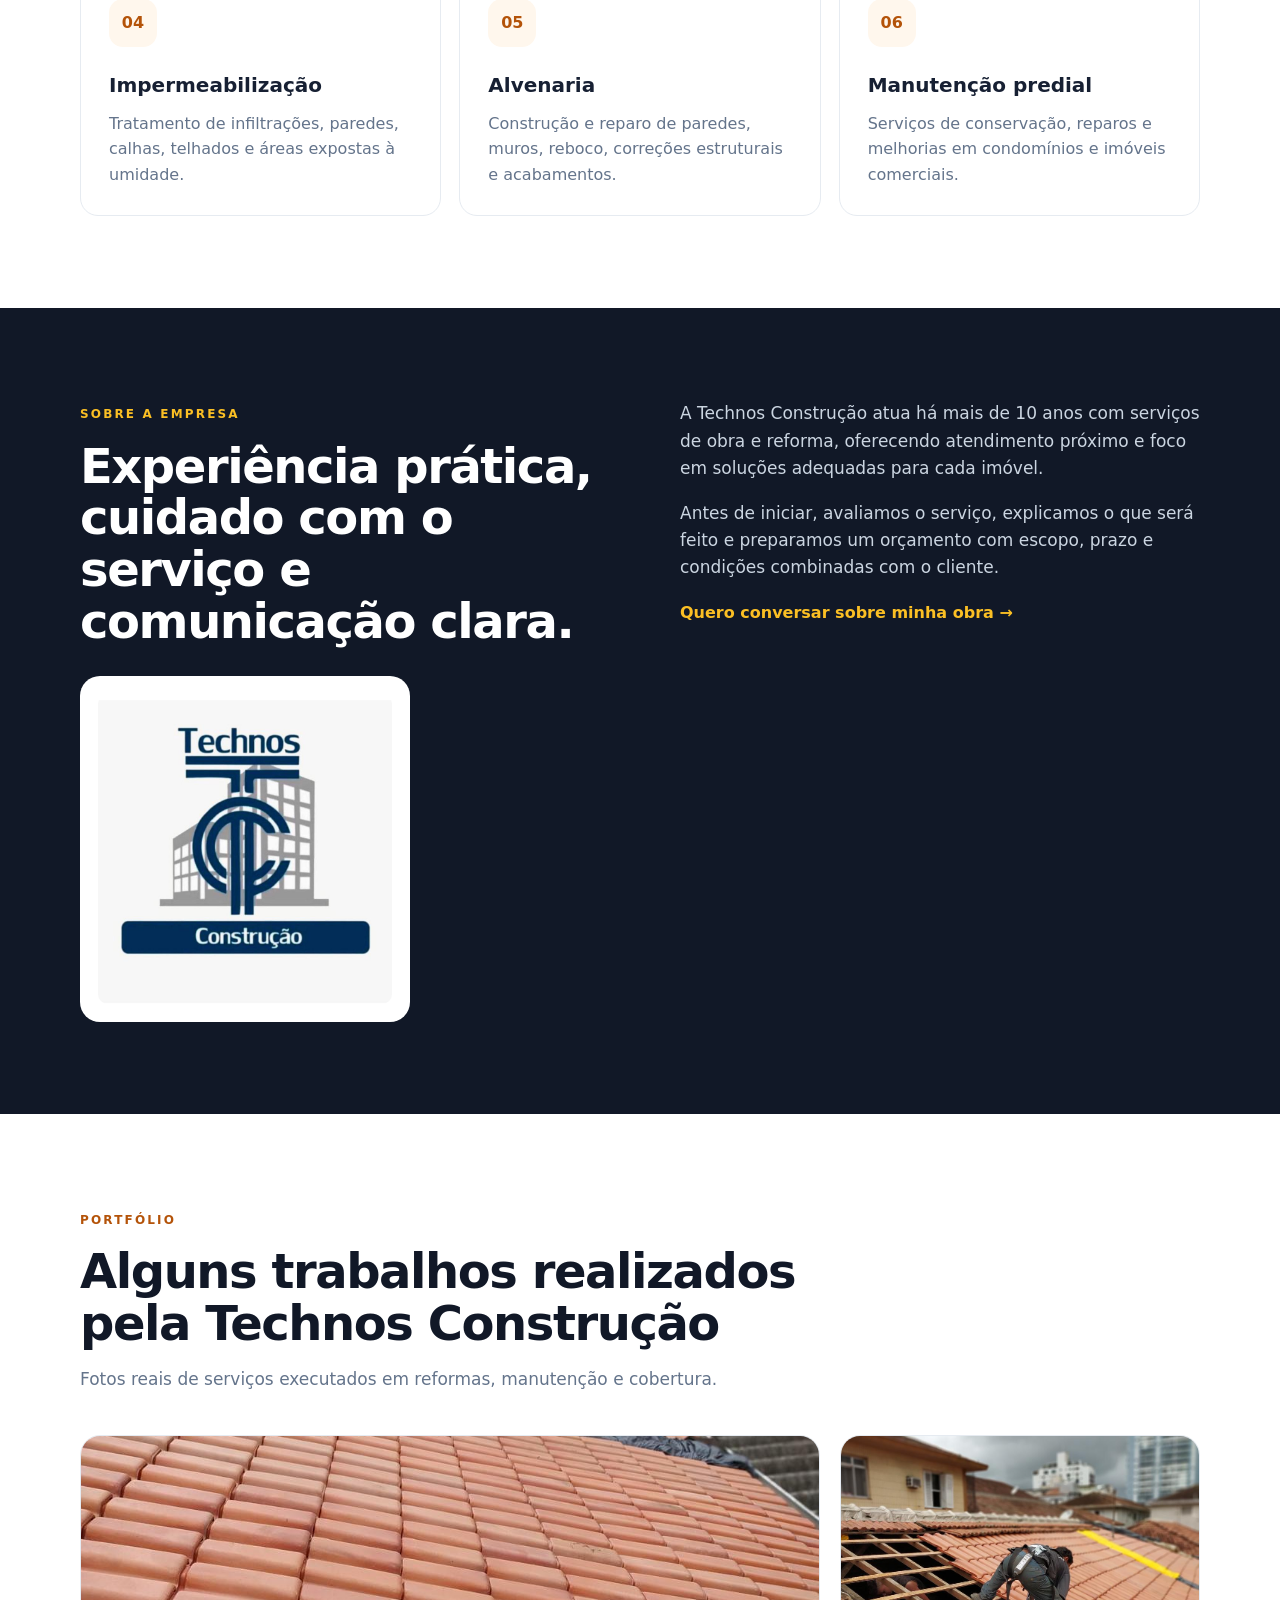
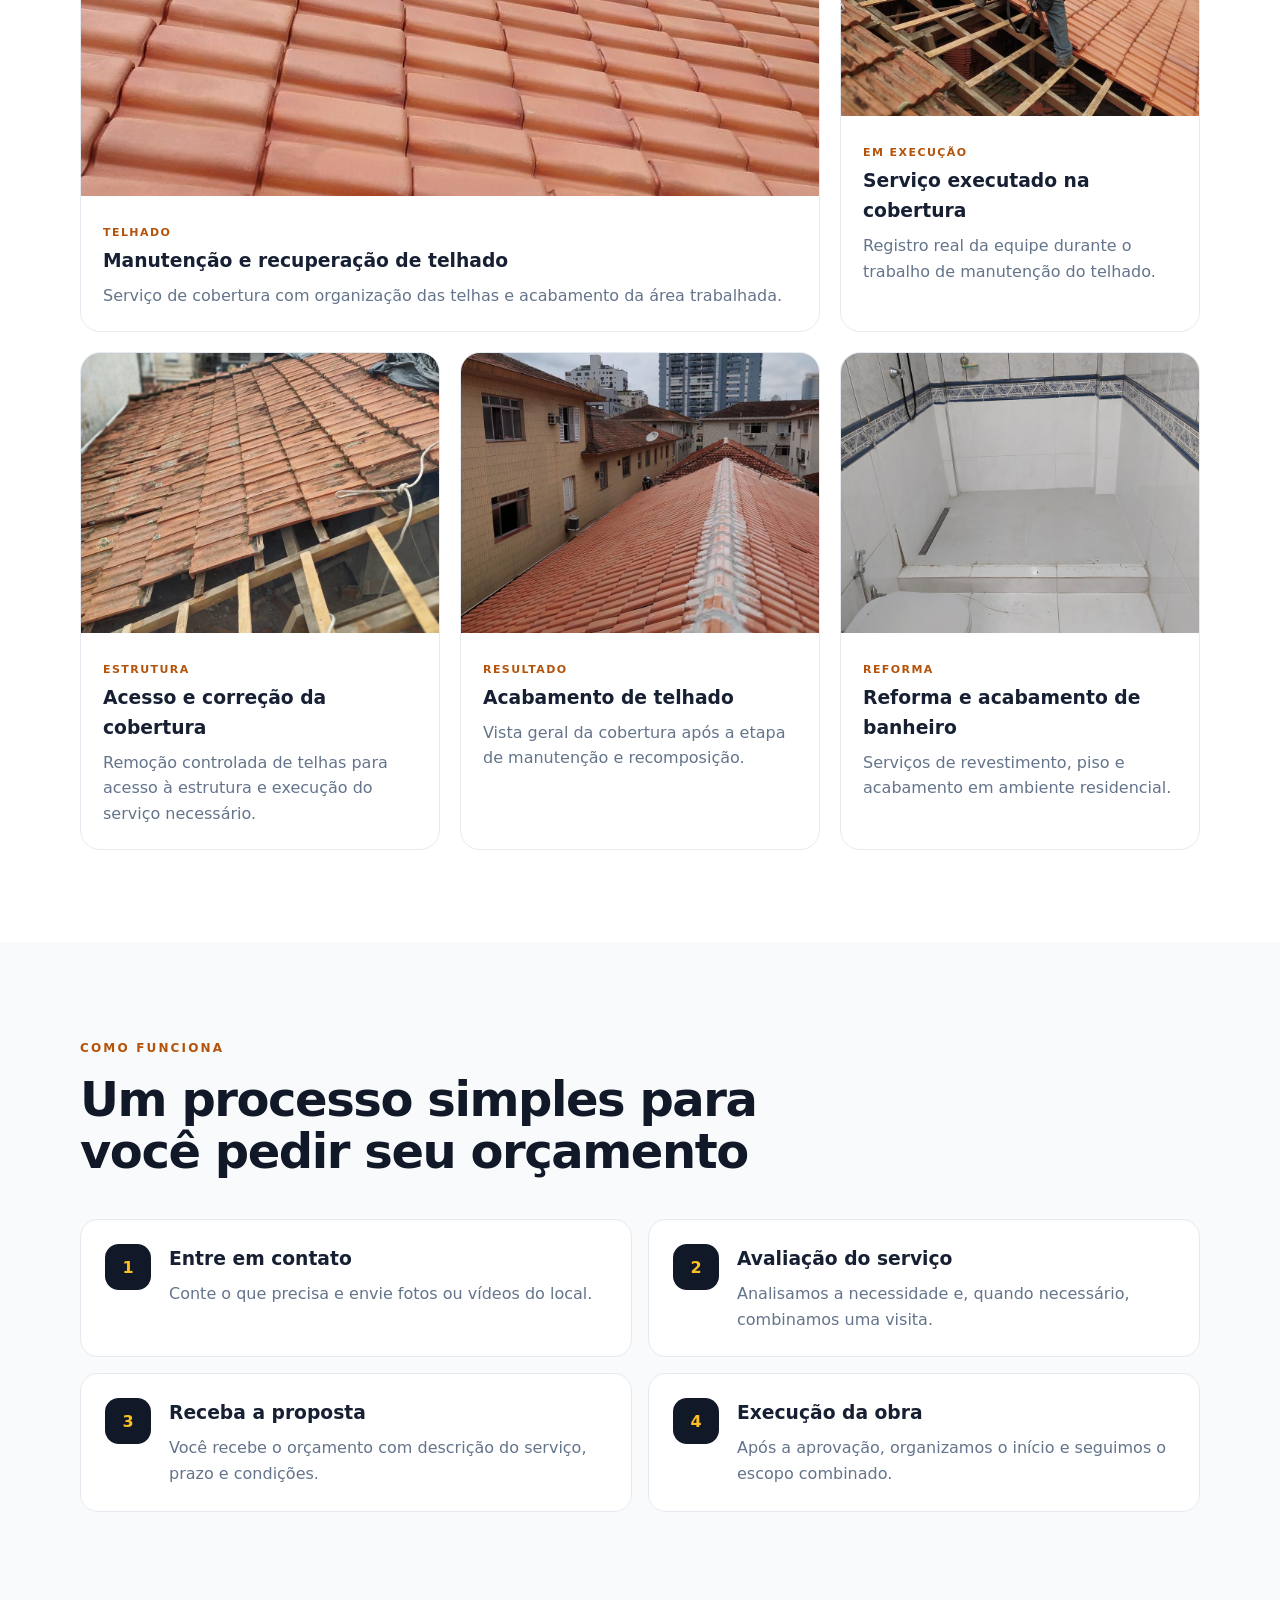
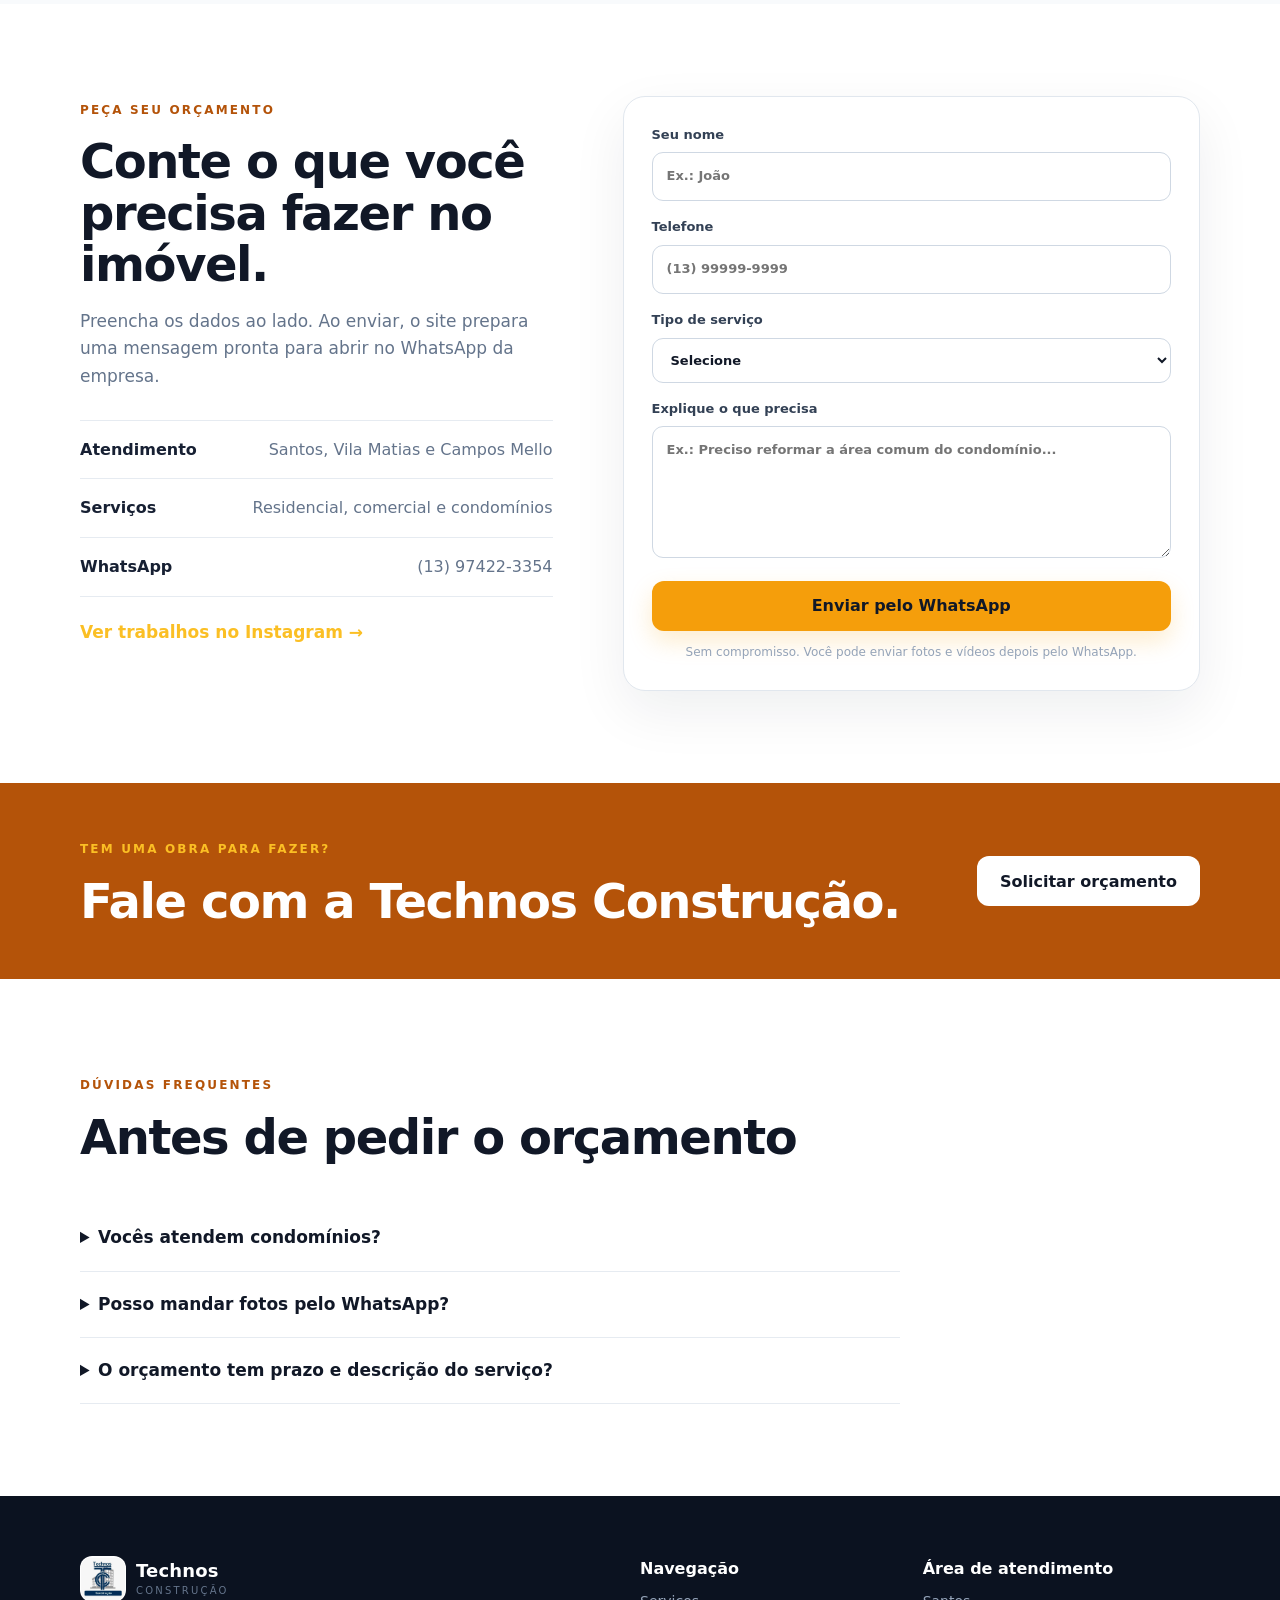
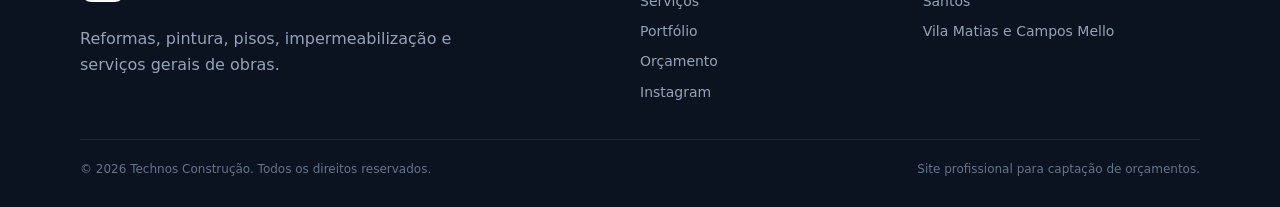
==== commit 9942817a: "Add files via upload" ====
--- a/index.html
+++ b/index.html
@@ -9,7 +9,7 @@
   <meta property="og:title" content="Technos Construção | Reformas e Obras" />
   <meta property="og:description" content="Serviços de reforma, pintura, pisos, impermeabilização e manutenção predial em Santos e região." />
   <meta property="og:type" content="website" />
-  <link rel="icon" href="assets/logo-technos.jpeg" type="image/jpeg" />
+  <link rel="icon" href="logo-technos.jpeg" type="image/jpeg" />
   <link rel="stylesheet" href="styles.css" />
   <script type="application/ld+json">
   {
@@ -26,7 +26,7 @@
   <header class="site-header">
     <div class="container nav-wrap">
       <a class="brand" href="#inicio" aria-label="Technos Construção - início">
-        <span class="brand-logo-wrap" aria-hidden="true"><img src="assets/logo-technos.jpeg" alt="" class="brand-logo"></span>
+        <span class="brand-logo-wrap" aria-hidden="true"><img src="logo-technos.jpeg" alt="" class="brand-logo"></span>
         <span>
           <strong>Technos</strong>
           <small>Construção</small>
@@ -73,7 +73,7 @@
         </div>
 
         <div class="hero-card real-work-card" aria-label="Obra real realizada pela Technos Construção">
-          <img src="fotos/telhado_final_2.jpeg" alt="Telhado após serviço realizado pela Technos Construção" class="hero-work-photo">
+          <img src="telhado_final_2.jpeg" alt="Telhado após serviço realizado pela Technos Construção" class="hero-work-photo">
           <div class="hero-photo-overlay"></div>
           <div class="hero-card-content">
             <p class="mini-label">TRABALHO REAL</p>
@@ -142,7 +142,7 @@
           <span class="eyebrow light">Sobre a empresa</span>
           <h2>Experiência prática, cuidado com o serviço e comunicação clara.</h2>
           <div class="about-logo-card">
-            <img src="assets/logo-technos.jpeg" alt="Technos Construção" class="about-logo">
+            <img src="logo-technos.jpeg" alt="Technos Construção" class="about-logo">
           </div>
         </div>
         <div class="about-copy">
@@ -169,7 +169,7 @@
 
         <div class="portfolio-grid real-portfolio">
           <article class="portfolio-card portfolio-featured">
-            <img src="fotos/telhado_final_2.jpeg" alt="Telhado com telhas instaladas após serviço da Technos Construção" class="portfolio-photo">
+            <img src="telhado_final_2.jpeg" alt="Telhado com telhas instaladas após serviço da Technos Construção" class="portfolio-photo">
             <div class="portfolio-info">
               <span class="work-tag">Telhado</span>
               <h3>Manutenção e recuperação de telhado</h3>
@@ -178,7 +178,7 @@
           </article>
 
           <article class="portfolio-card">
-            <img src="fotos/telhado_execucao.jpeg" alt="Profissional trabalhando na estrutura de um telhado" class="portfolio-photo">
+            <img src="telhado_execucao.jpeg" alt="Profissional trabalhando na estrutura de um telhado" class="portfolio-photo">
             <div class="portfolio-info">
               <span class="work-tag">Em execução</span>
               <h3>Serviço executado na cobertura</h3>
@@ -187,7 +187,7 @@
           </article>
 
           <article class="portfolio-card">
-            <img src="fotos/telhado_aberto.jpeg" alt="Estrutura de telhado parcialmente aberta durante manutenção" class="portfolio-photo">
+            <img src="telhado_aberto.jpeg" alt="Estrutura de telhado parcialmente aberta durante manutenção" class="portfolio-photo">
             <div class="portfolio-info">
               <span class="work-tag">Estrutura</span>
               <h3>Acesso e correção da cobertura</h3>
@@ -196,7 +196,7 @@
           </article>
 
           <article class="portfolio-card">
-            <img src="fotos/telhado_final_1.jpeg" alt="Vista de telhado após manutenção realizada" class="portfolio-photo">
+            <img src="telhado_final_1.jpeg" alt="Vista de telhado após manutenção realizada" class="portfolio-photo">
             <div class="portfolio-info">
               <span class="work-tag">Resultado</span>
               <h3>Acabamento de telhado</h3>
@@ -205,7 +205,7 @@
           </article>
 
           <article class="portfolio-card">
-            <img src="fotos/banheiro.jpeg" alt="Banheiro com revestimentos e área de banho finalizada" class="portfolio-photo">
+            <img src="banheiro.jpeg" alt="Banheiro com revestimentos e área de banho finalizada" class="portfolio-photo">
             <div class="portfolio-info">
               <span class="work-tag">Reforma</span>
               <h3>Reforma e acabamento de banheiro</h3>
@@ -324,7 +324,7 @@
     <div class="container footer-grid">
       <div>
         <a class="brand footer-brand" href="#inicio">
-          <span class="brand-logo-wrap"><img src="assets/logo-technos.jpeg" alt="Logo Technos Construção" class="brand-logo"></span>
+          <span class="brand-logo-wrap"><img src="logo-technos.jpeg" alt="Logo Technos Construção" class="brand-logo"></span>
           <span><strong>Technos</strong><small>Construção</small></span>
         </a>
         <p>Reformas, pintura, pisos, impermeabilização e serviços gerais de obras.</p>
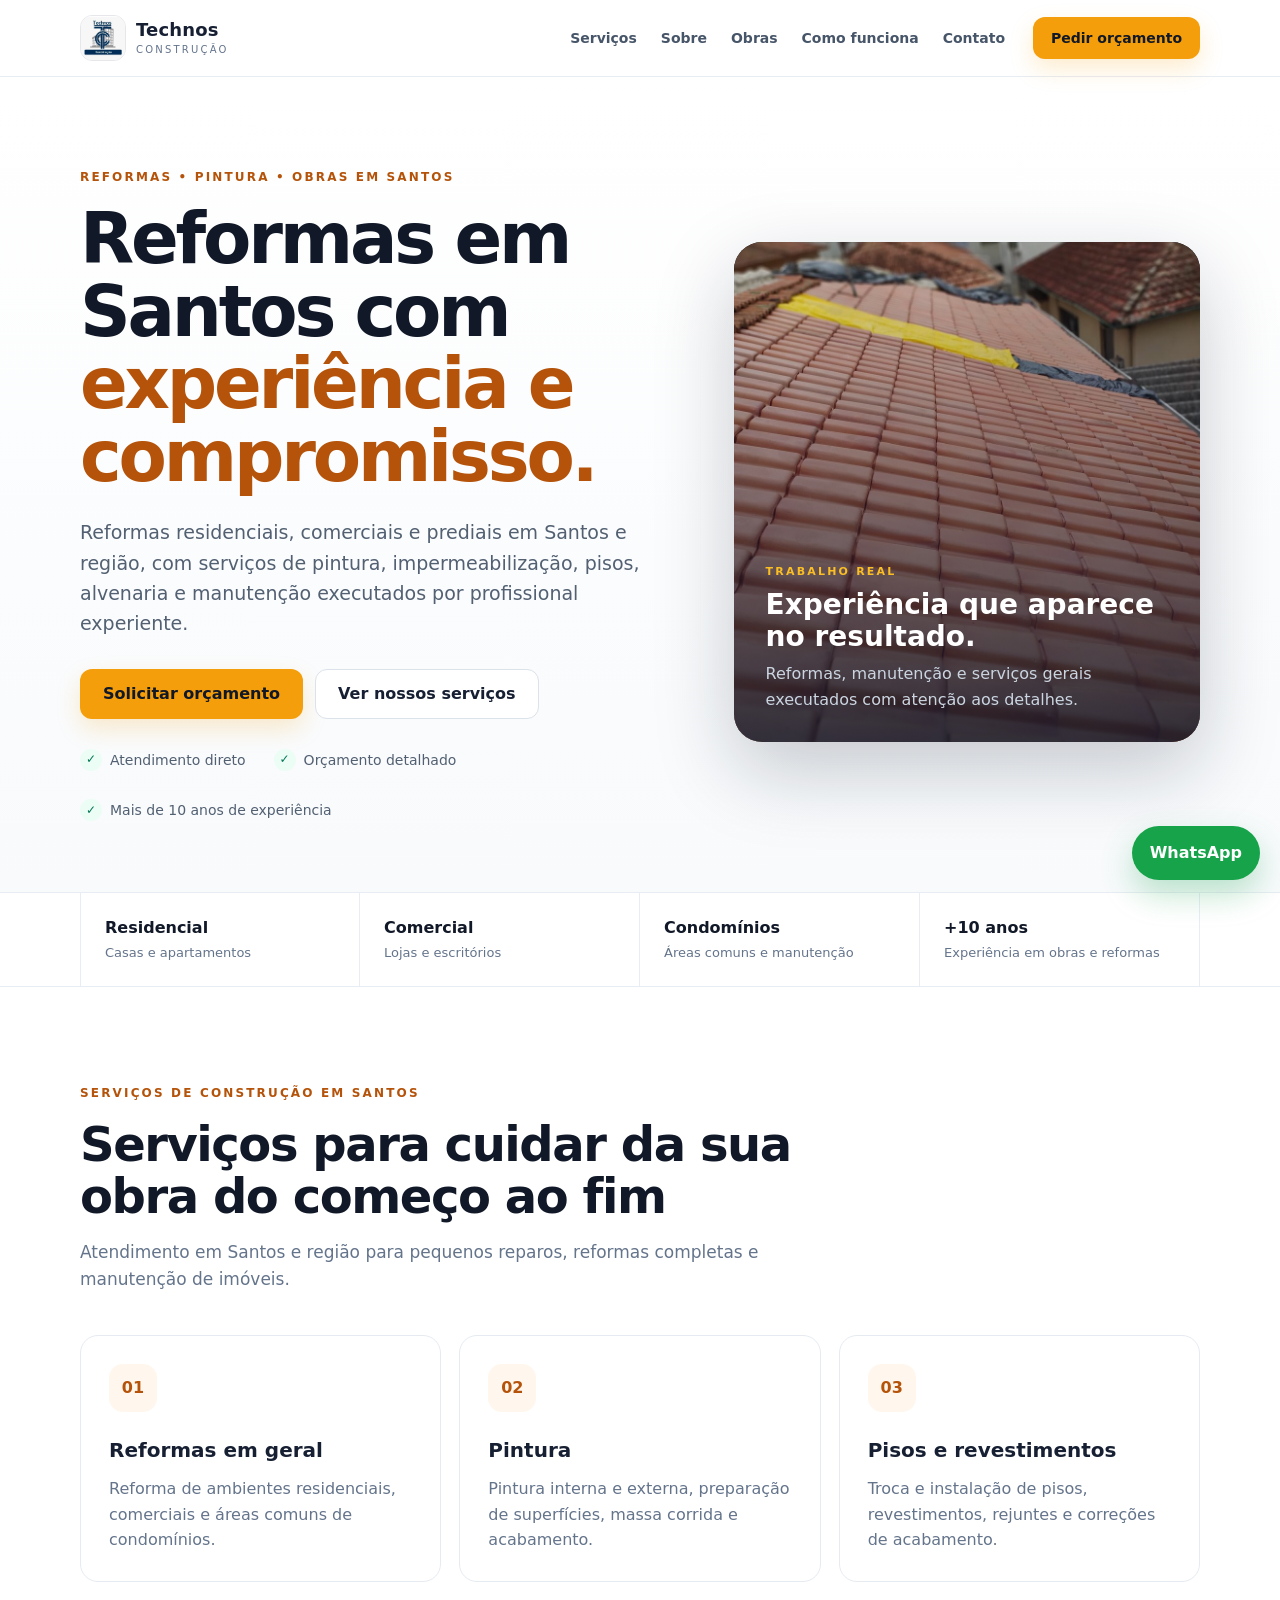
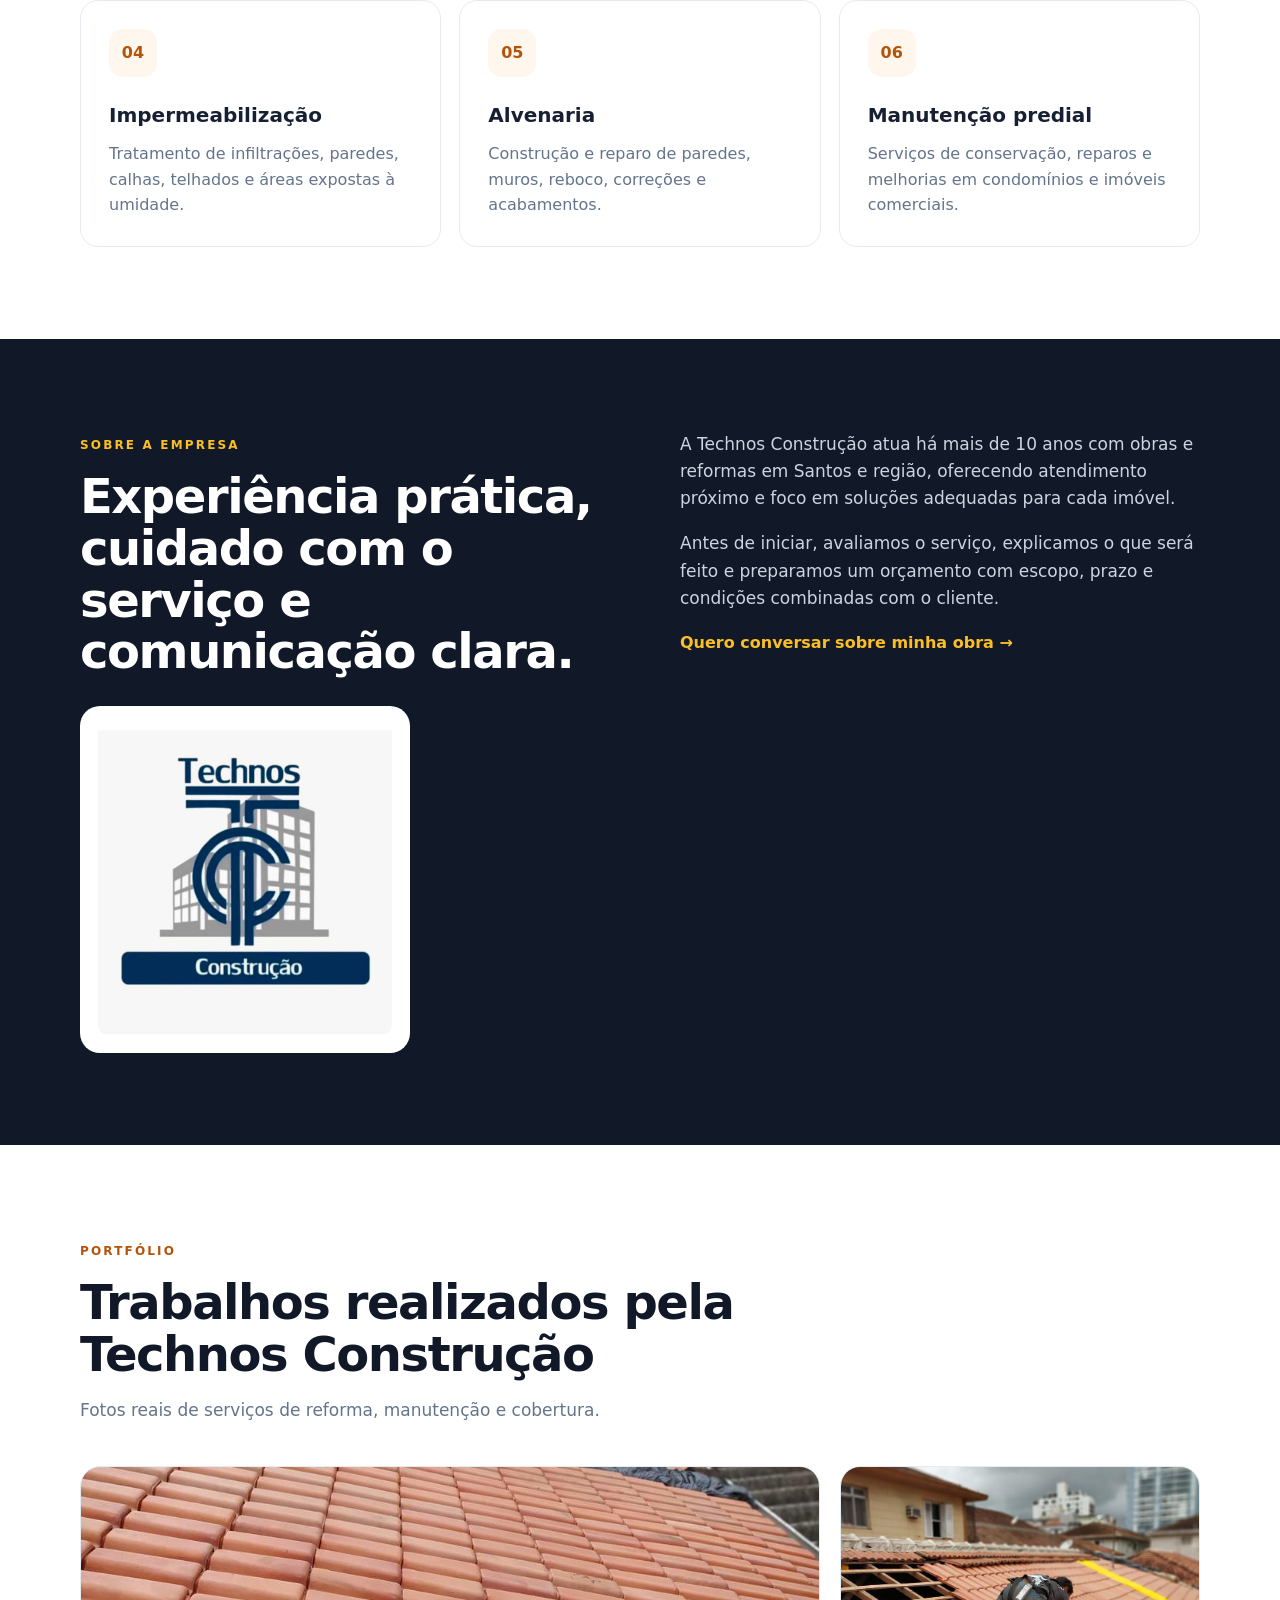
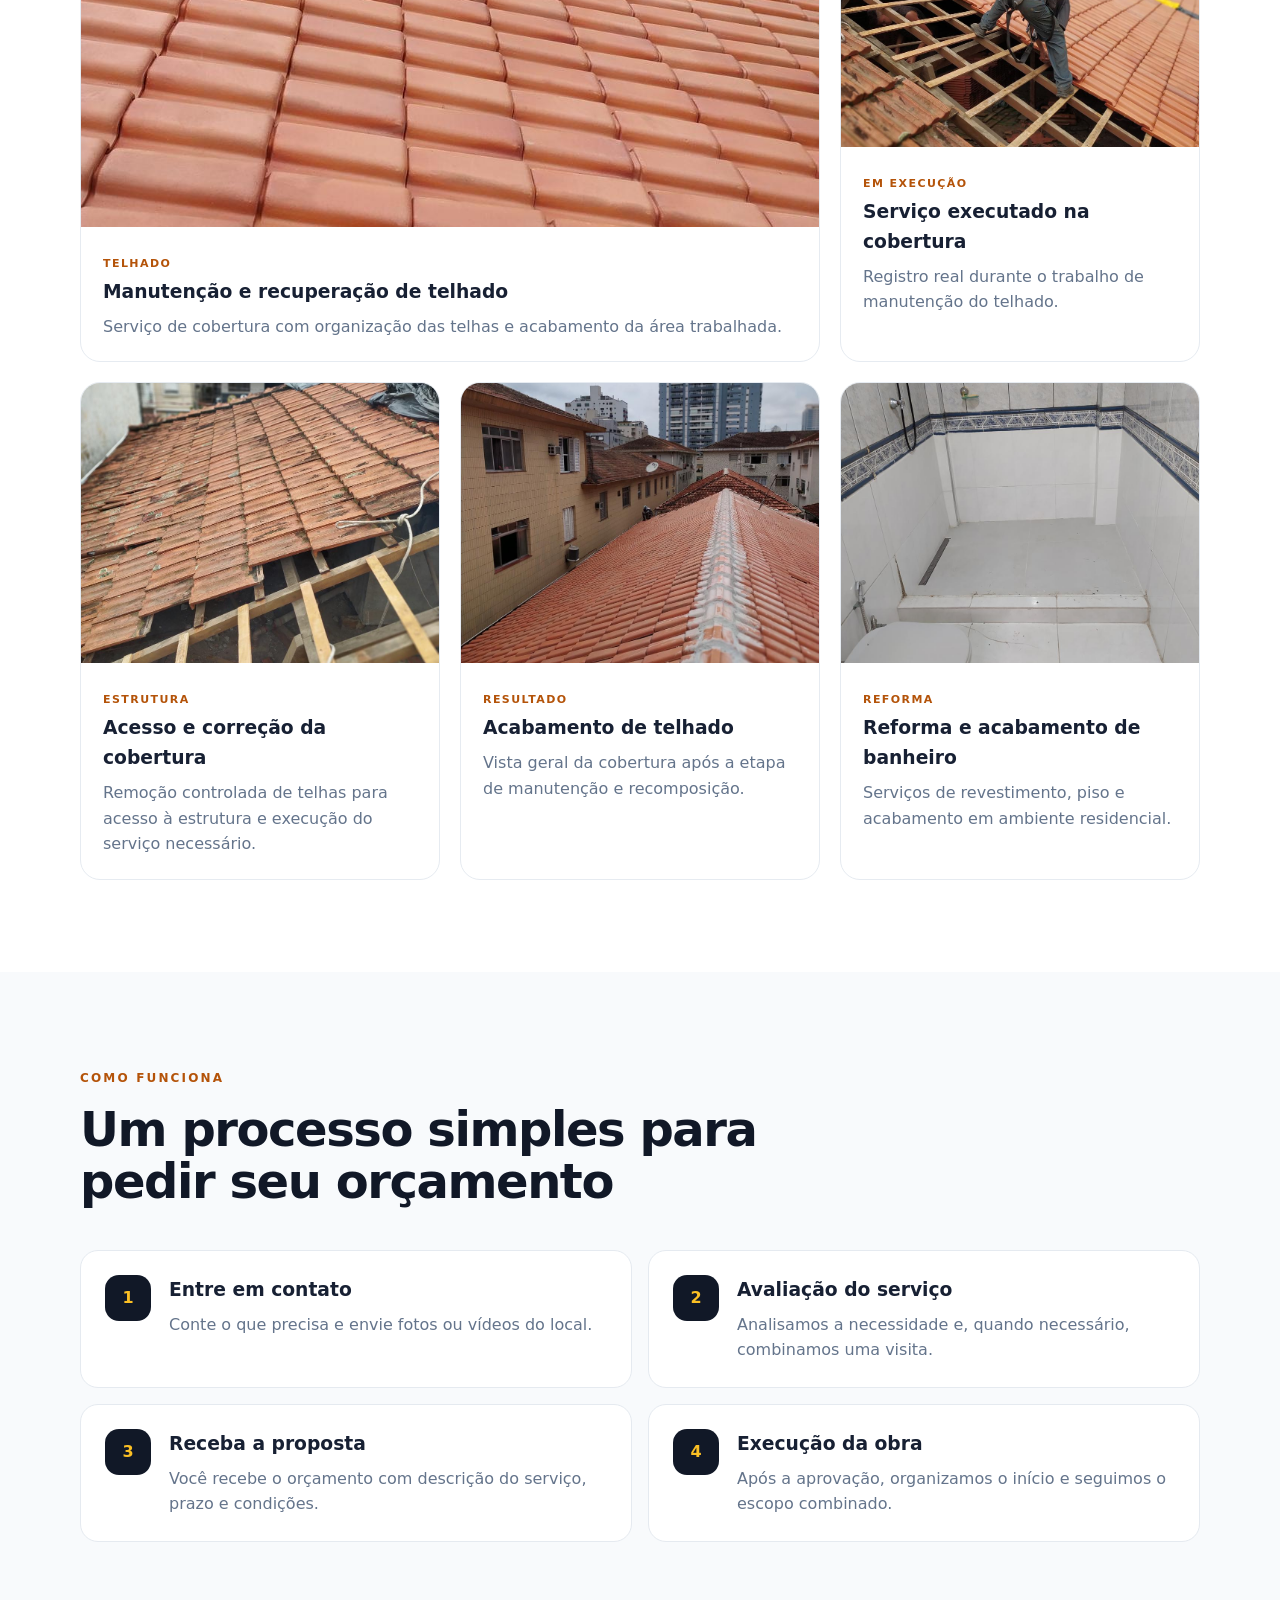
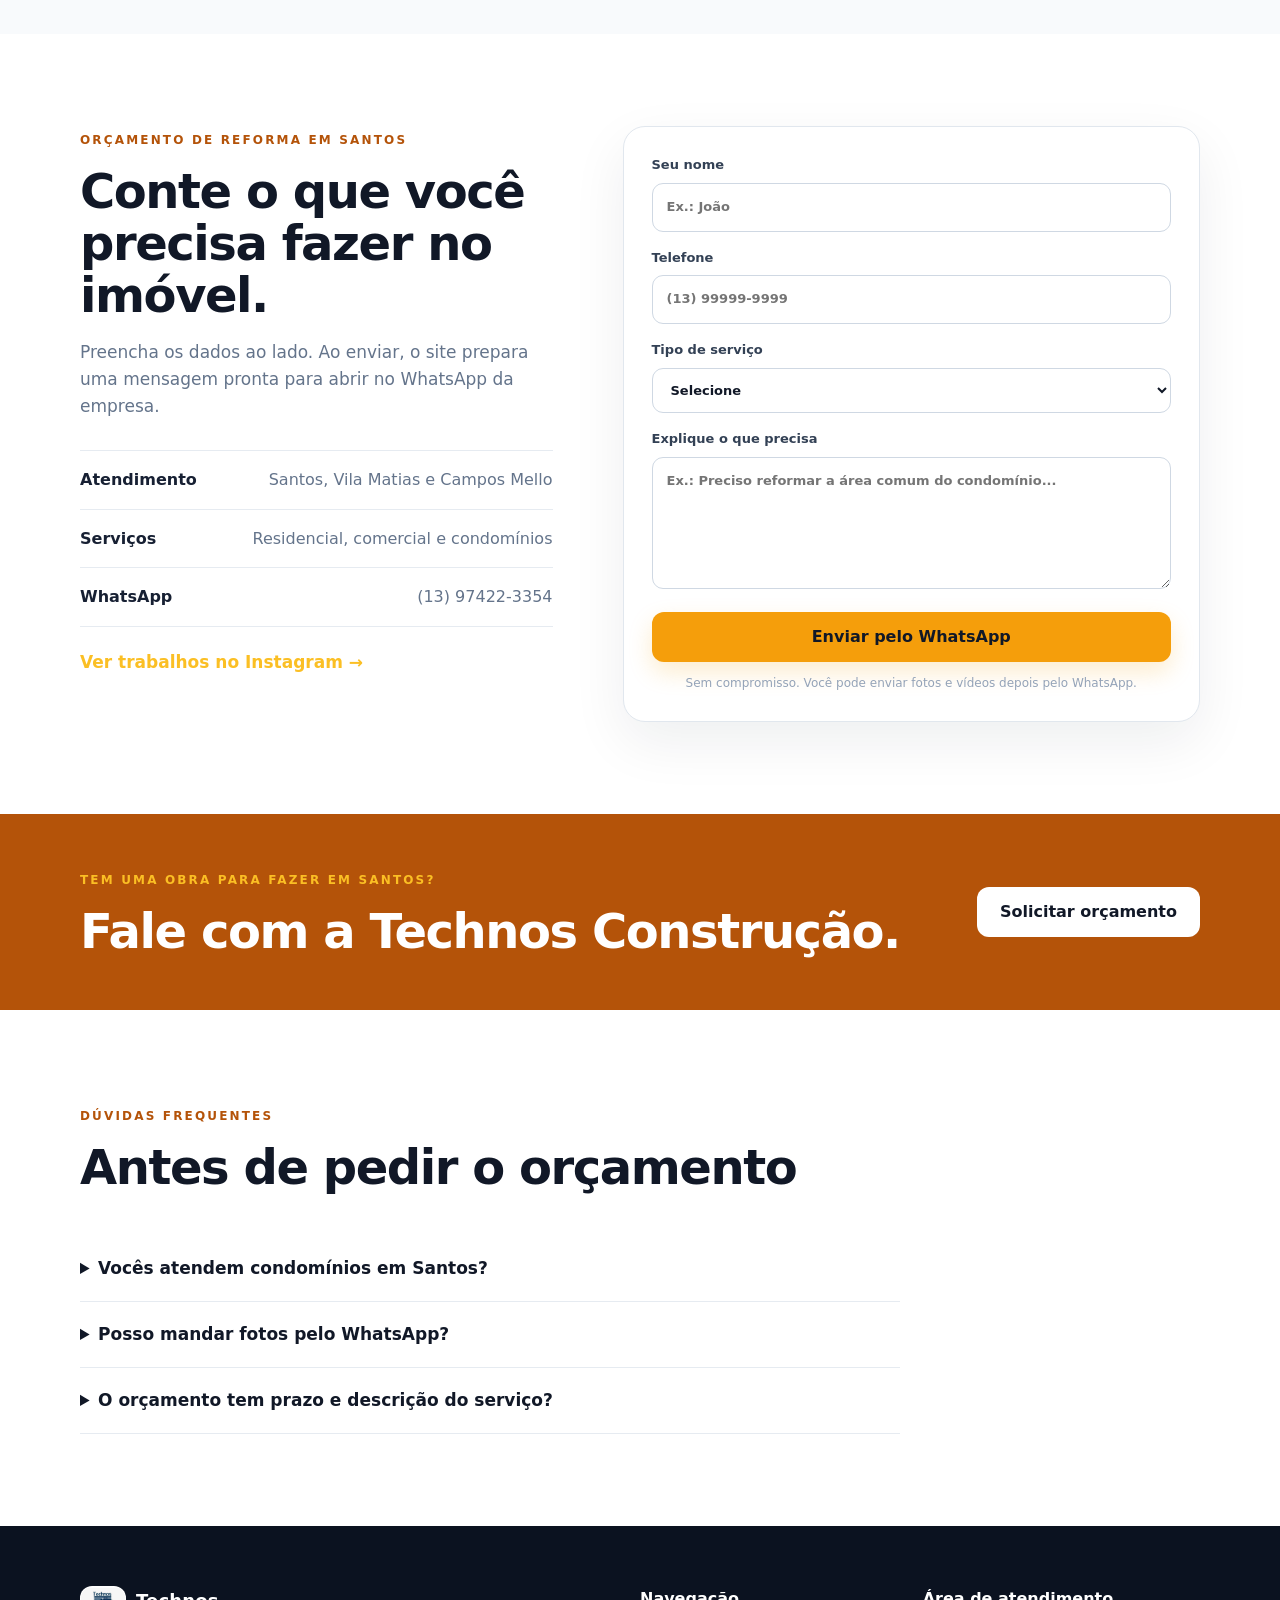
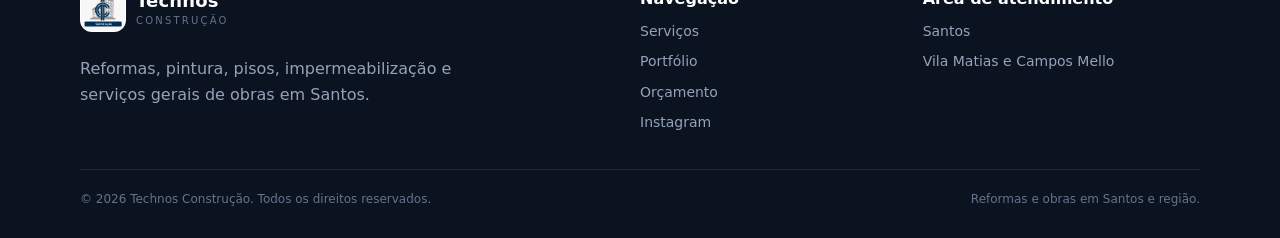
==== commit 0bede689: "Melhora SEO local e metadados do site" ====
--- a/index.html
+++ b/index.html
@@ -1,355 +1 @@
-<!DOCTYPE html>
-<html lang="pt-BR">
-<head>
-  <meta charset="UTF-8" />
-  <meta name="viewport" content="width=device-width, initial-scale=1.0" />
-  <title>Technos Construção | Reformas, Pintura e Obras em Santos</title>
-  <meta name="description" content="Technos Construção: reformas, pintura, troca de pisos, impermeabilização, alvenaria e manutenção predial em Santos e região. Solicite um orçamento." />
-  <meta name="theme-color" content="#111827" />
-  <meta property="og:title" content="Technos Construção | Reformas e Obras" />
-  <meta property="og:description" content="Serviços de reforma, pintura, pisos, impermeabilização e manutenção predial em Santos e região." />
-  <meta property="og:type" content="website" />
-  <link rel="icon" href="logo-technos.jpeg" type="image/jpeg" />
-  <link rel="stylesheet" href="styles.css" />
-  <script type="application/ld+json">
-  {
-    "@context": "https://schema.org",
-    "@type": "HomeAndConstructionBusiness",
-    "name": "Technos Construção",
-    "areaServed": ["Santos", "Vila Matias", "Campos Mello"],
-    "description": "Empresa de reformas, pintura, troca de pisos, impermeabilização, alvenaria e manutenção predial.",
-    "telephone": "+55 13 97422-3354"
-  }
-  </script>
-</head>
-<body>
-  <header class="site-header">
-    <div class="container nav-wrap">
-      <a class="brand" href="#inicio" aria-label="Technos Construção - início">
-        <span class="brand-logo-wrap" aria-hidden="true"><img src="logo-technos.jpeg" alt="" class="brand-logo"></span>
-        <span>
-          <strong>Technos</strong>
-          <small>Construção</small>
-        </span>
-      </a>
-
-      <button class="menu-toggle" aria-label="Abrir menu" aria-expanded="false">
-        <span></span><span></span><span></span>
-      </button>
-
-      <nav class="nav" aria-label="Navegação principal">
-        <a href="#servicos">Serviços</a>
-        <a href="#sobre">Sobre</a>
-        <a href="#obras">Obras</a>
-        <a href="#processo">Como funciona</a>
-        <a href="#contato">Contato</a>
-      </nav>
-
-      <a class="btn btn-sm btn-primary desktop-cta" href="#contato">Pedir orçamento</a>
-    </div>
-  </header>
-
-  <main>
-    <section class="hero" id="inicio">
-      <div class="container hero-grid">
-        <div class="hero-copy">
-          <span class="eyebrow">Reformas • Pintura • Obras em geral</span>
-          <h1>Obra bem feita começa com <span>experiência e compromisso.</span></h1>
-          <p>
-            Reformas residenciais, comerciais e prediais com atenção aos detalhes,
-            organização e serviço executado por profissional experiente.
-          </p>
-
-          <div class="hero-actions">
-            <a class="btn btn-primary" href="#contato">Solicitar orçamento</a>
-            <a class="btn btn-secondary" href="#obras">Ver nossos serviços</a>
-          </div>
-
-          <div class="trust-row" aria-label="Diferenciais">
-            <div><strong>✓</strong><span>Atendimento direto</span></div>
-            <div><strong>✓</strong><span>Orçamento detalhado</span></div>
-            <div><strong>✓</strong><span>Mais de 10 anos de experiência</span></div>
-          </div>
-        </div>
-
-        <div class="hero-card real-work-card" aria-label="Obra real realizada pela Technos Construção">
-          <img src="telhado_final_2.jpeg" alt="Telhado após serviço realizado pela Technos Construção" class="hero-work-photo">
-          <div class="hero-photo-overlay"></div>
-          <div class="hero-card-content">
-            <p class="mini-label">TRABALHO REAL</p>
-            <h2>Experiência que aparece no resultado.</h2>
-            <p>Reformas, manutenção e serviços gerais executados com atenção aos detalhes.</p>
-          </div>
-        </div>
-      </div>
-    </section>
-
-    <section class="stats-strip" aria-label="Destaques">
-      <div class="container stats-grid">
-        <div><strong>Residencial</strong><span>Casas e apartamentos</span></div>
-        <div><strong>Comercial</strong><span>Lojas e escritórios</span></div>
-        <div><strong>Condomínios</strong><span>Áreas comuns e manutenção</span></div>
-        <div><strong>+10 anos</strong><span>Experiência em obras e reformas</span></div>
-      </div>
-    </section>
-
-    <section class="section" id="servicos">
-      <div class="container">
-        <div class="section-heading">
-          <span class="eyebrow">O que fazemos</span>
-          <h2>Serviços para cuidar da sua obra do começo ao fim</h2>
-          <p>Atendimento para pequenos reparos, reformas completas e manutenção de imóveis.</p>
-        </div>
-
-        <div class="services-grid">
-          <article class="service-card">
-            <div class="service-icon">01</div>
-            <h3>Reformas em geral</h3>
-            <p>Reforma de ambientes residenciais, comerciais e áreas comuns de condomínios.</p>
-          </article>
-          <article class="service-card">
-            <div class="service-icon">02</div>
-            <h3>Pintura</h3>
-            <p>Pintura interna e externa, preparação de superfícies, massa corrida e acabamento.</p>
-          </article>
-          <article class="service-card">
-            <div class="service-icon">03</div>
-            <h3>Pisos e revestimentos</h3>
-            <p>Troca e instalação de pisos, revestimentos, rejuntes e correções de acabamento.</p>
-          </article>
-          <article class="service-card">
-            <div class="service-icon">04</div>
-            <h3>Impermeabilização</h3>
-            <p>Tratamento de infiltrações, paredes, calhas, telhados e áreas expostas à umidade.</p>
-          </article>
-          <article class="service-card">
-            <div class="service-icon">05</div>
-            <h3>Alvenaria</h3>
-            <p>Construção e reparo de paredes, muros, reboco, correções estruturais e acabamentos.</p>
-          </article>
-          <article class="service-card">
-            <div class="service-icon">06</div>
-            <h3>Manutenção predial</h3>
-            <p>Serviços de conservação, reparos e melhorias em condomínios e imóveis comerciais.</p>
-          </article>
-        </div>
-      </div>
-    </section>
-
-    <section class="section section-dark" id="sobre">
-      <div class="container about-grid">
-        <div>
-          <span class="eyebrow light">Sobre a empresa</span>
-          <h2>Experiência prática, cuidado com o serviço e comunicação clara.</h2>
-          <div class="about-logo-card">
-            <img src="logo-technos.jpeg" alt="Technos Construção" class="about-logo">
-          </div>
-        </div>
-        <div class="about-copy">
-          <p>
-            A Technos Construção atua há mais de 10 anos com serviços de obra e reforma, oferecendo atendimento próximo
-            e foco em soluções adequadas para cada imóvel.
-          </p>
-          <p>
-            Antes de iniciar, avaliamos o serviço, explicamos o que será feito e preparamos um orçamento
-            com escopo, prazo e condições combinadas com o cliente.
-          </p>
-          <a class="text-link" href="#contato">Quero conversar sobre minha obra →</a>
-        </div>
-      </div>
-    </section>
-
-    <section class="section" id="obras">
-      <div class="container">
-        <div class="section-heading">
-          <span class="eyebrow">Portfólio</span>
-          <h2>Alguns trabalhos realizados pela Technos Construção</h2>
-          <p>Fotos reais de serviços executados em reformas, manutenção e cobertura.</p>
-        </div>
-
-        <div class="portfolio-grid real-portfolio">
-          <article class="portfolio-card portfolio-featured">
-            <img src="telhado_final_2.jpeg" alt="Telhado com telhas instaladas após serviço da Technos Construção" class="portfolio-photo">
-            <div class="portfolio-info">
-              <span class="work-tag">Telhado</span>
-              <h3>Manutenção e recuperação de telhado</h3>
-              <p>Serviço de cobertura com organização das telhas e acabamento da área trabalhada.</p>
-            </div>
-          </article>
-
-          <article class="portfolio-card">
-            <img src="telhado_execucao.jpeg" alt="Profissional trabalhando na estrutura de um telhado" class="portfolio-photo">
-            <div class="portfolio-info">
-              <span class="work-tag">Em execução</span>
-              <h3>Serviço executado na cobertura</h3>
-              <p>Registro real da equipe durante o trabalho de manutenção do telhado.</p>
-            </div>
-          </article>
-
-          <article class="portfolio-card">
-            <img src="telhado_aberto.jpeg" alt="Estrutura de telhado parcialmente aberta durante manutenção" class="portfolio-photo">
-            <div class="portfolio-info">
-              <span class="work-tag">Estrutura</span>
-              <h3>Acesso e correção da cobertura</h3>
-              <p>Remoção controlada de telhas para acesso à estrutura e execução do serviço necessário.</p>
-            </div>
-          </article>
-
-          <article class="portfolio-card">
-            <img src="telhado_final_1.jpeg" alt="Vista de telhado após manutenção realizada" class="portfolio-photo">
-            <div class="portfolio-info">
-              <span class="work-tag">Resultado</span>
-              <h3>Acabamento de telhado</h3>
-              <p>Vista geral da cobertura após a etapa de manutenção e recomposição.</p>
-            </div>
-          </article>
-
-          <article class="portfolio-card">
-            <img src="banheiro.jpeg" alt="Banheiro com revestimentos e área de banho finalizada" class="portfolio-photo">
-            <div class="portfolio-info">
-              <span class="work-tag">Reforma</span>
-              <h3>Reforma e acabamento de banheiro</h3>
-              <p>Serviços de revestimento, piso e acabamento em ambiente residencial.</p>
-            </div>
-          </article>
-        </div>
-      </div>
-    </section>
-
-    <section class="section soft-bg" id="processo">
-      <div class="container">
-        <div class="section-heading">
-          <span class="eyebrow">Como funciona</span>
-          <h2>Um processo simples para você pedir seu orçamento</h2>
-        </div>
-
-        <div class="steps">
-          <article><span>1</span><div><h3>Entre em contato</h3><p>Conte o que precisa e envie fotos ou vídeos do local.</p></div></article>
-          <article><span>2</span><div><h3>Avaliação do serviço</h3><p>Analisamos a necessidade e, quando necessário, combinamos uma visita.</p></div></article>
-          <article><span>3</span><div><h3>Receba a proposta</h3><p>Você recebe o orçamento com descrição do serviço, prazo e condições.</p></div></article>
-          <article><span>4</span><div><h3>Execução da obra</h3><p>Após a aprovação, organizamos o início e seguimos o escopo combinado.</p></div></article>
-        </div>
-      </div>
-    </section>
-
-    <section class="section" id="contato">
-      <div class="container contact-grid">
-        <div class="contact-copy">
-          <span class="eyebrow">Peça seu orçamento</span>
-          <h2>Conte o que você precisa fazer no imóvel.</h2>
-          <p>
-            Preencha os dados ao lado. Ao enviar, o site prepara uma mensagem pronta
-            para abrir no WhatsApp da empresa.
-          </p>
-          <div class="contact-points">
-            <div><strong>Atendimento</strong><span>Santos, Vila Matias e Campos Mello</span></div>
-            <div><strong>Serviços</strong><span>Residencial, comercial e condomínios</span></div>
-            <div><strong>WhatsApp</strong><span id="phone-display">(13) 97422-3354</span></div>
-          </div>
-          <p style="margin-top:22px;">
-            <a class="text-link" href="https://www.instagram.com/technos_construcao?igsi=MW1lc2dpMm1yc3A3Yw%3D%3D&utm_source=qr" target="_blank" rel="noopener noreferrer">
-              Ver trabalhos no Instagram →
-            </a>
-          </p>
-        </div>
-
-        <form class="quote-form" id="quote-form">
-          <label>
-            Seu nome
-            <input type="text" id="name" required placeholder="Ex.: João" />
-          </label>
-          <label>
-            Telefone
-            <input type="tel" id="phone" required placeholder="(13) 99999-9999" />
-          </label>
-          <label>
-            Tipo de serviço
-            <select id="service" required>
-              <option value="">Selecione</option>
-              <option>Reforma</option>
-              <option>Pintura</option>
-              <option>Piso ou revestimento</option>
-              <option>Infiltração / impermeabilização</option>
-              <option>Alvenaria</option>
-              <option>Manutenção predial</option>
-              <option>Outro serviço</option>
-            </select>
-          </label>
-          <label>
-            Explique o que precisa
-            <textarea id="message" rows="5" required placeholder="Ex.: Preciso reformar a área comum do condomínio..."></textarea>
-          </label>
-          <button class="btn btn-primary btn-full" type="submit">Enviar pelo WhatsApp</button>
-          <p class="form-note">Sem compromisso. Você pode enviar fotos e vídeos depois pelo WhatsApp.</p>
-        </form>
-      </div>
-    </section>
-
-    <section class="cta-band">
-      <div class="container cta-band-inner">
-        <div>
-          <span class="eyebrow light">Tem uma obra para fazer?</span>
-          <h2>Fale com a Technos Construção.</h2>
-        </div>
-        <a class="btn btn-light" href="#contato">Solicitar orçamento</a>
-      </div>
-    </section>
-
-    <section class="section faq-section">
-      <div class="container">
-        <div class="section-heading">
-          <span class="eyebrow">Dúvidas frequentes</span>
-          <h2>Antes de pedir o orçamento</h2>
-        </div>
-
-        <div class="faq">
-          <details>
-            <summary>Vocês atendem condomínios?</summary>
-            <p>Sim. O site está preparado para apresentar serviços em áreas comuns, pintura, manutenção e reformas.</p>
-          </details>
-          <details>
-            <summary>Posso mandar fotos pelo WhatsApp?</summary>
-            <p>Sim. Fotos e vídeos ajudam a entender melhor o serviço antes de uma possível visita.</p>
-          </details>
-          <details>
-            <summary>O orçamento tem prazo e descrição do serviço?</summary>
-            <p>Sim. A proposta pode incluir memorial descritivo, prazo, valor, materiais e forma de pagamento combinada.</p>
-          </details>
-        </div>
-      </div>
-    </section>
-  </main>
-
-  <footer class="site-footer">
-    <div class="container footer-grid">
-      <div>
-        <a class="brand footer-brand" href="#inicio">
-          <span class="brand-logo-wrap"><img src="logo-technos.jpeg" alt="Logo Technos Construção" class="brand-logo"></span>
-          <span><strong>Technos</strong><small>Construção</small></span>
-        </a>
-        <p>Reformas, pintura, pisos, impermeabilização e serviços gerais de obras.</p>
-      </div>
-      <div>
-        <strong>Navegação</strong>
-        <a href="#servicos">Serviços</a>
-        <a href="#obras">Portfólio</a>
-        <a href="#contato">Orçamento</a>
-        <a href="https://www.instagram.com/technos_construcao?igsi=MW1lc2dpMm1yc3A3Yw%3D%3D&utm_source=qr" target="_blank" rel="noopener noreferrer">Instagram</a>
-      </div>
-      <div>
-        <strong>Área de atendimento</strong>
-        <span>Santos</span>
-        <span>Vila Matias e Campos Mello</span>
-      </div>
-    </div>
-    <div class="container footer-bottom">
-      <span>© <span id="year"></span> Technos Construção. Todos os direitos reservados.</span>
-      <span>Site profissional para captação de orçamentos.</span>
-    </div>
-  </footer>
-
-  <a class="floating-whatsapp" href="#contato" aria-label="Pedir orçamento pelo WhatsApp">WhatsApp</a>
-
-  <script src="script.js"></script>
-</body>
-</html>
+<!DOCTYPE html><html lang="pt-BR"><head><meta charset="UTF-8" /><meta name="viewport" content="width=device-width, initial-scale=1.0" /><title>Reformas em Santos | Technos Construção</title><meta name="description" content="Empresa de reformas em Santos: pintura, impermeabilização, pisos, alvenaria e manutenção predial. Technos Construção, mais de 10 anos de experiência. Peça seu orçamento." /><meta name="robots" content="index, follow" /><link rel="canonical" href="https://technosconstrucao.com.br/" /><meta name="theme-color" content="#111827" /><meta property="og:title" content="Reformas em Santos | Technos Construção" /><meta property="og:description" content="Reformas, pintura, impermeabilização e manutenção predial em Santos e região. Solicite seu orçamento." /><meta property="og:type" content="website" /><meta property="og:url" content="https://technosconstrucao.com.br/" /><meta property="og:locale" content="pt_BR" /><meta property="og:image" content="https://technosconstrucao.com.br/assets/logo-technos.jpeg" /><link rel="icon" href="assets/logo-technos.jpeg" type="image/jpeg" /><link rel="stylesheet" href="styles.css" /><script type="application/ld+json">{"@context":"https://schema.org","@type":"HomeAndConstructionBusiness","@id":"https://technosconstrucao.com.br/#business","name":"Technos Construção","url":"https://technosconstrucao.com.br/","logo":"https://technosconstrucao.com.br/assets/logo-technos.jpeg","image":"https://technosconstrucao.com.br/assets/fotos/telhado_final_2.jpeg","description":"Empresa de reformas, pintura, impermeabilização, pisos, alvenaria e manutenção predial em Santos e região.","telephone":"+55 13 97422-3354","areaServed":[{"@type":"City","name":"Santos"},{"@type":"Place","name":"Vila Matias, Santos"},{"@type":"Place","name":"Campos Mello, Santos"}],"sameAs":["https://www.instagram.com/technos_construcao"]}</script></head><body><header class="site-header"><div class="container nav-wrap"><a class="brand" href="#inicio" aria-label="Technos Construção - início"><span class="brand-logo-wrap" aria-hidden="true"><img src="assets/logo-technos.jpeg" alt="" class="brand-logo"></span><span><strong>Technos</strong><small>Construção</small></span></a><button class="menu-toggle" aria-label="Abrir menu" aria-expanded="false"><span></span><span></span><span></span></button><nav class="nav" aria-label="Navegação principal"><a href="#servicos">Serviços</a><a href="#sobre">Sobre</a><a href="#obras">Obras</a><a href="#processo">Como funciona</a><a href="#contato">Contato</a></nav><a class="btn btn-sm btn-primary desktop-cta" href="#contato">Pedir orçamento</a></div></header><main><section class="hero" id="inicio"><div class="container hero-grid"><div class="hero-copy"><span class="eyebrow">Reformas • Pintura • Obras em Santos</span><h1>Reformas em Santos com <span>experiência e compromisso.</span></h1><p>Reformas residenciais, comerciais e prediais em Santos e região, com serviços de pintura, impermeabilização, pisos, alvenaria e manutenção executados por profissional experiente.</p><div class="hero-actions"><a class="btn btn-primary" href="#contato">Solicitar orçamento</a><a class="btn btn-secondary" href="#obras">Ver nossos serviços</a></div><div class="trust-row" aria-label="Diferenciais"><div><strong>✓</strong><span>Atendimento direto</span></div><div><strong>✓</strong><span>Orçamento detalhado</span></div><div><strong>✓</strong><span>Mais de 10 anos de experiência</span></div></div></div><div class="hero-card real-work-card" aria-label="Obra real realizada pela Technos Construção"><img src="assets/fotos/telhado_final_2.jpeg" alt="Serviço de reforma e manutenção de telhado realizado em Santos pela Technos Construção" class="hero-work-photo"><div class="hero-photo-overlay"></div><div class="hero-card-content"><p class="mini-label">TRABALHO REAL</p><h2>Experiência que aparece no resultado.</h2><p>Reformas, manutenção e serviços gerais executados com atenção aos detalhes.</p></div></div></div></section><section class="stats-strip" aria-label="Destaques"><div class="container stats-grid"><div><strong>Residencial</strong><span>Casas e apartamentos</span></div><div><strong>Comercial</strong><span>Lojas e escritórios</span></div><div><strong>Condomínios</strong><span>Áreas comuns e manutenção</span></div><div><strong>+10 anos</strong><span>Experiência em obras e reformas</span></div></div></section><section class="section" id="servicos"><div class="container"><div class="section-heading"><span class="eyebrow">Serviços de construção em Santos</span><h2>Serviços para cuidar da sua obra do começo ao fim</h2><p>Atendimento em Santos e região para pequenos reparos, reformas completas e manutenção de imóveis.</p></div><div class="services-grid"><article class="service-card"><div class="service-icon">01</div><h3>Reformas em geral</h3><p>Reforma de ambientes residenciais, comerciais e áreas comuns de condomínios.</p></article><article class="service-card"><div class="service-icon">02</div><h3>Pintura</h3><p>Pintura interna e externa, preparação de superfícies, massa corrida e acabamento.</p></article><article class="service-card"><div class="service-icon">03</div><h3>Pisos e revestimentos</h3><p>Troca e instalação de pisos, revestimentos, rejuntes e correções de acabamento.</p></article><article class="service-card"><div class="service-icon">04</div><h3>Impermeabilização</h3><p>Tratamento de infiltrações, paredes, calhas, telhados e áreas expostas à umidade.</p></article><article class="service-card"><div class="service-icon">05</div><h3>Alvenaria</h3><p>Construção e reparo de paredes, muros, reboco, correções e acabamentos.</p></article><article class="service-card"><div class="service-icon">06</div><h3>Manutenção predial</h3><p>Serviços de conservação, reparos e melhorias em condomínios e imóveis comerciais.</p></article></div></div></section><section class="section section-dark" id="sobre"><div class="container about-grid"><div><span class="eyebrow light">Sobre a empresa</span><h2>Experiência prática, cuidado com o serviço e comunicação clara.</h2><div class="about-logo-card"><img src="assets/logo-technos.jpeg" alt="Logo da Technos Construção em Santos" class="about-logo"></div></div><div class="about-copy"><p>A Technos Construção atua há mais de 10 anos com obras e reformas em Santos e região, oferecendo atendimento próximo e foco em soluções adequadas para cada imóvel.</p><p>Antes de iniciar, avaliamos o serviço, explicamos o que será feito e preparamos um orçamento com escopo, prazo e condições combinadas com o cliente.</p><a class="text-link" href="#contato">Quero conversar sobre minha obra →</a></div></div></section><section class="section" id="obras"><div class="container"><div class="section-heading"><span class="eyebrow">Portfólio</span><h2>Trabalhos realizados pela Technos Construção</h2><p>Fotos reais de serviços de reforma, manutenção e cobertura.</p></div><div class="portfolio-grid real-portfolio"><article class="portfolio-card portfolio-featured"><img src="assets/fotos/telhado_final_2.jpeg" alt="Telhado após manutenção realizada pela Technos Construção" class="portfolio-photo"><div class="portfolio-info"><span class="work-tag">Telhado</span><h3>Manutenção e recuperação de telhado</h3><p>Serviço de cobertura com organização das telhas e acabamento da área trabalhada.</p></div></article><article class="portfolio-card"><img src="assets/fotos/telhado_execucao.jpeg" alt="Execução de serviço de manutenção em telhado" class="portfolio-photo"><div class="portfolio-info"><span class="work-tag">Em execução</span><h3>Serviço executado na cobertura</h3><p>Registro real durante o trabalho de manutenção do telhado.</p></div></article><article class="portfolio-card"><img src="assets/fotos/telhado_aberto.jpeg" alt="Estrutura de telhado aberta durante manutenção" class="portfolio-photo"><div class="portfolio-info"><span class="work-tag">Estrutura</span><h3>Acesso e correção da cobertura</h3><p>Remoção controlada de telhas para acesso à estrutura e execução do serviço necessário.</p></div></article><article class="portfolio-card"><img src="assets/fotos/telhado_final_1.jpeg" alt="Resultado de manutenção de telhado" class="portfolio-photo"><div class="portfolio-info"><span class="work-tag">Resultado</span><h3>Acabamento de telhado</h3><p>Vista geral da cobertura após a etapa de manutenção e recomposição.</p></div></article><article class="portfolio-card"><img src="assets/fotos/banheiro.jpeg" alt="Banheiro reformado com piso e revestimentos" class="portfolio-photo"><div class="portfolio-info"><span class="work-tag">Reforma</span><h3>Reforma e acabamento de banheiro</h3><p>Serviços de revestimento, piso e acabamento em ambiente residencial.</p></div></article></div></div></section><section class="section soft-bg" id="processo"><div class="container"><div class="section-heading"><span class="eyebrow">Como funciona</span><h2>Um processo simples para pedir seu orçamento</h2></div><div class="steps"><article><span>1</span><div><h3>Entre em contato</h3><p>Conte o que precisa e envie fotos ou vídeos do local.</p></div></article><article><span>2</span><div><h3>Avaliação do serviço</h3><p>Analisamos a necessidade e, quando necessário, combinamos uma visita.</p></div></article><article><span>3</span><div><h3>Receba a proposta</h3><p>Você recebe o orçamento com descrição do serviço, prazo e condições.</p></div></article><article><span>4</span><div><h3>Execução da obra</h3><p>Após a aprovação, organizamos o início e seguimos o escopo combinado.</p></div></article></div></div></section><section class="section" id="contato"><div class="container contact-grid"><div class="contact-copy"><span class="eyebrow">Orçamento de reforma em Santos</span><h2>Conte o que você precisa fazer no imóvel.</h2><p>Preencha os dados ao lado. Ao enviar, o site prepara uma mensagem pronta para abrir no WhatsApp da empresa.</p><div class="contact-points"><div><strong>Atendimento</strong><span>Santos, Vila Matias e Campos Mello</span></div><div><strong>Serviços</strong><span>Residencial, comercial e condomínios</span></div><div><strong>WhatsApp</strong><span id="phone-display">(13) 97422-3354</span></div></div><p style="margin-top:22px;"><a class="text-link" href="https://www.instagram.com/technos_construcao" target="_blank" rel="noopener noreferrer">Ver trabalhos no Instagram →</a></p></div><form class="quote-form" id="quote-form"><label>Seu nome<input type="text" id="name" required placeholder="Ex.: João" /></label><label>Telefone<input type="tel" id="phone" required placeholder="(13) 99999-9999" /></label><label>Tipo de serviço<select id="service" required><option value="">Selecione</option><option>Reforma</option><option>Pintura</option><option>Piso ou revestimento</option><option>Infiltração / impermeabilização</option><option>Alvenaria</option><option>Manutenção predial</option><option>Outro serviço</option></select></label><label>Explique o que precisa<textarea id="message" rows="5" required placeholder="Ex.: Preciso reformar a área comum do condomínio..."></textarea></label><button class="btn btn-primary btn-full" type="submit">Enviar pelo WhatsApp</button><p class="form-note">Sem compromisso. Você pode enviar fotos e vídeos depois pelo WhatsApp.</p></form></div></section><section class="cta-band"><div class="container cta-band-inner"><div><span class="eyebrow light">Tem uma obra para fazer em Santos?</span><h2>Fale com a Technos Construção.</h2></div><a class="btn btn-light" href="#contato">Solicitar orçamento</a></div></section><section class="section faq-section"><div class="container"><div class="section-heading"><span class="eyebrow">Dúvidas frequentes</span><h2>Antes de pedir o orçamento</h2></div><div class="faq"><details><summary>Vocês atendem condomínios em Santos?</summary><p>Sim. Atendemos condomínios com serviços em áreas comuns, pintura, manutenção e reformas.</p></details><details><summary>Posso mandar fotos pelo WhatsApp?</summary><p>Sim. Fotos e vídeos ajudam a entender melhor o serviço antes de uma possível visita.</p></details><details><summary>O orçamento tem prazo e descrição do serviço?</summary><p>Sim. A proposta pode incluir memorial descritivo, prazo, valor, materiais e forma de pagamento combinada.</p></details></div></div></section></main><footer class="site-footer"><div class="container footer-grid"><div><a class="brand footer-brand" href="#inicio"><span class="brand-logo-wrap"><img src="assets/logo-technos.jpeg" alt="Logo Technos Construção" class="brand-logo"></span><span><strong>Technos</strong><small>Construção</small></span></a><p>Reformas, pintura, pisos, impermeabilização e serviços gerais de obras em Santos.</p></div><div><strong>Navegação</strong><a href="#servicos">Serviços</a><a href="#obras">Portfólio</a><a href="#contato">Orçamento</a><a href="https://www.instagram.com/technos_construcao" target="_blank" rel="noopener noreferrer">Instagram</a></div><div><strong>Área de atendimento</strong><span>Santos</span><span>Vila Matias e Campos Mello</span></div></div><div class="container footer-bottom"><span>© <span id="year"></span> Technos Construção. Todos os direitos reservados.</span><span>Reformas e obras em Santos e região.</span></div></footer><a class="floating-whatsapp" href="#contato" aria-label="Pedir orçamento pelo WhatsApp">WhatsApp</a><script src="script.js"></script></body></html>
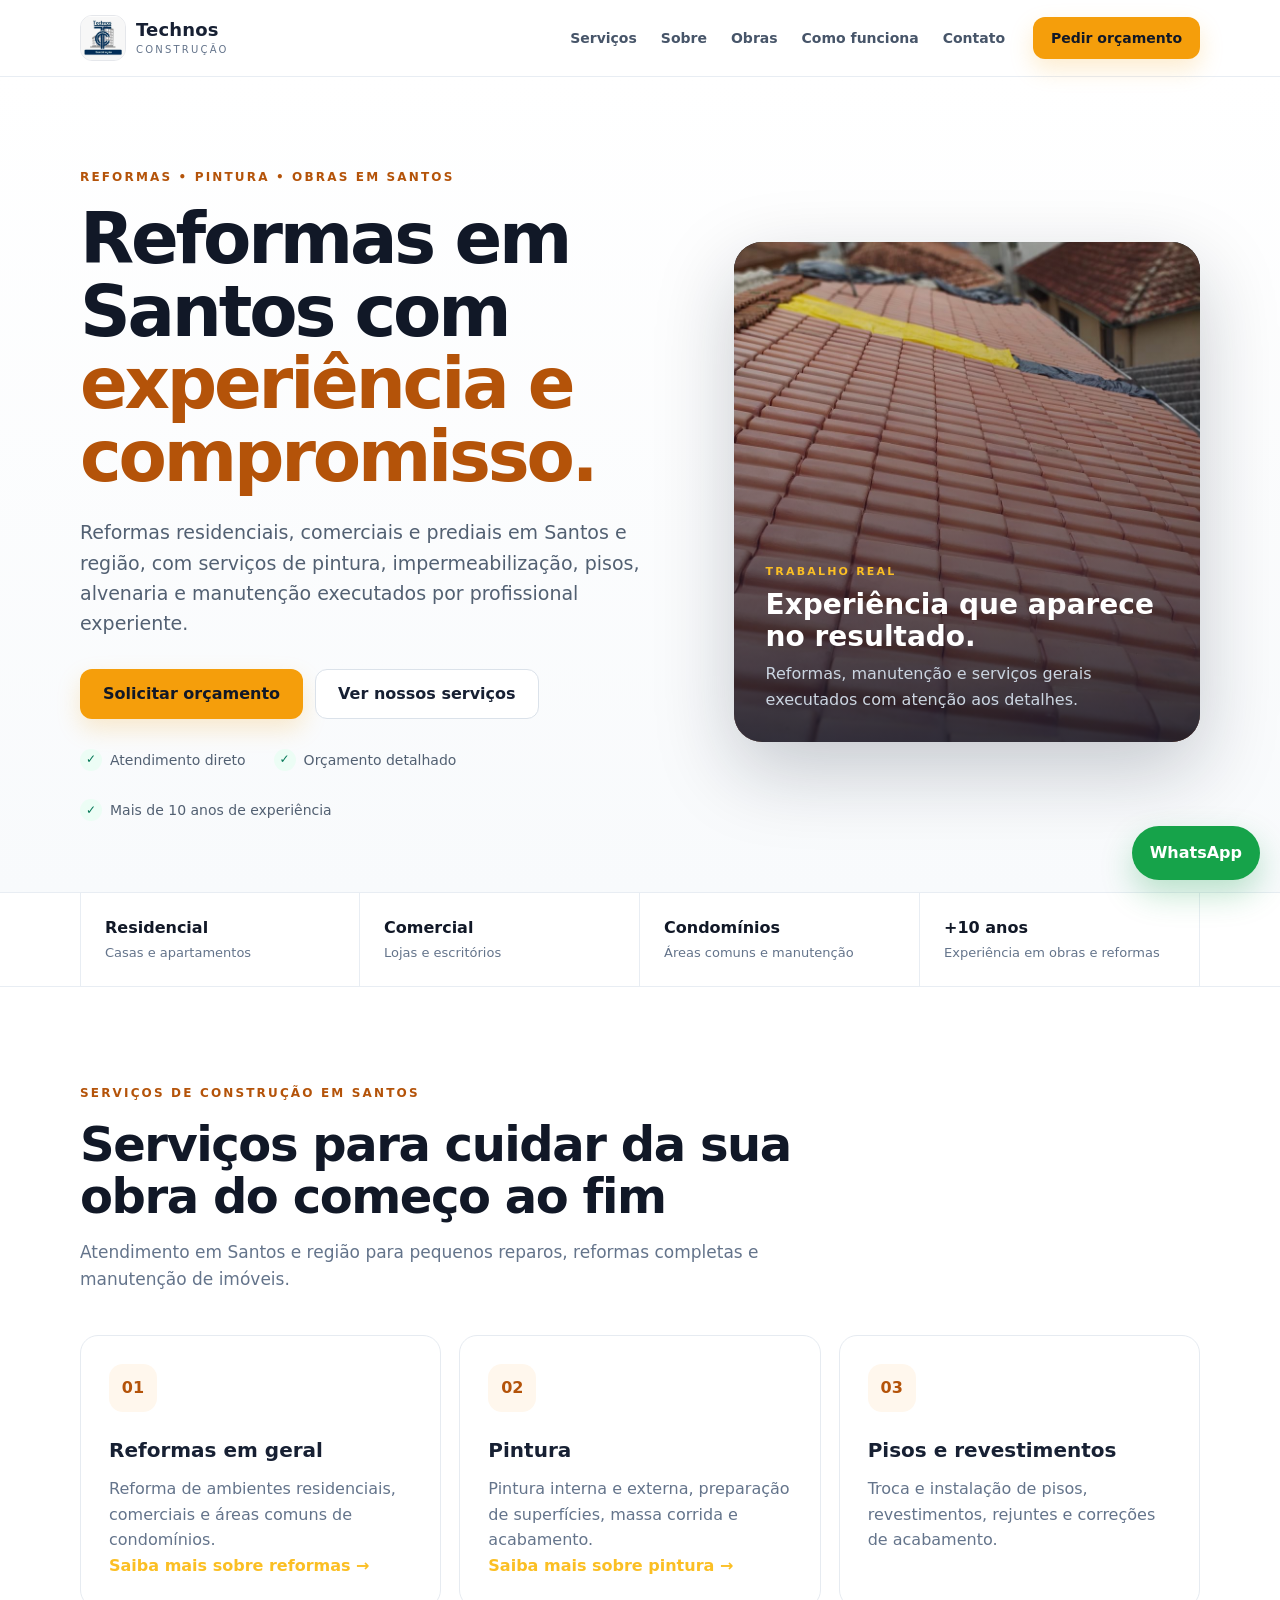
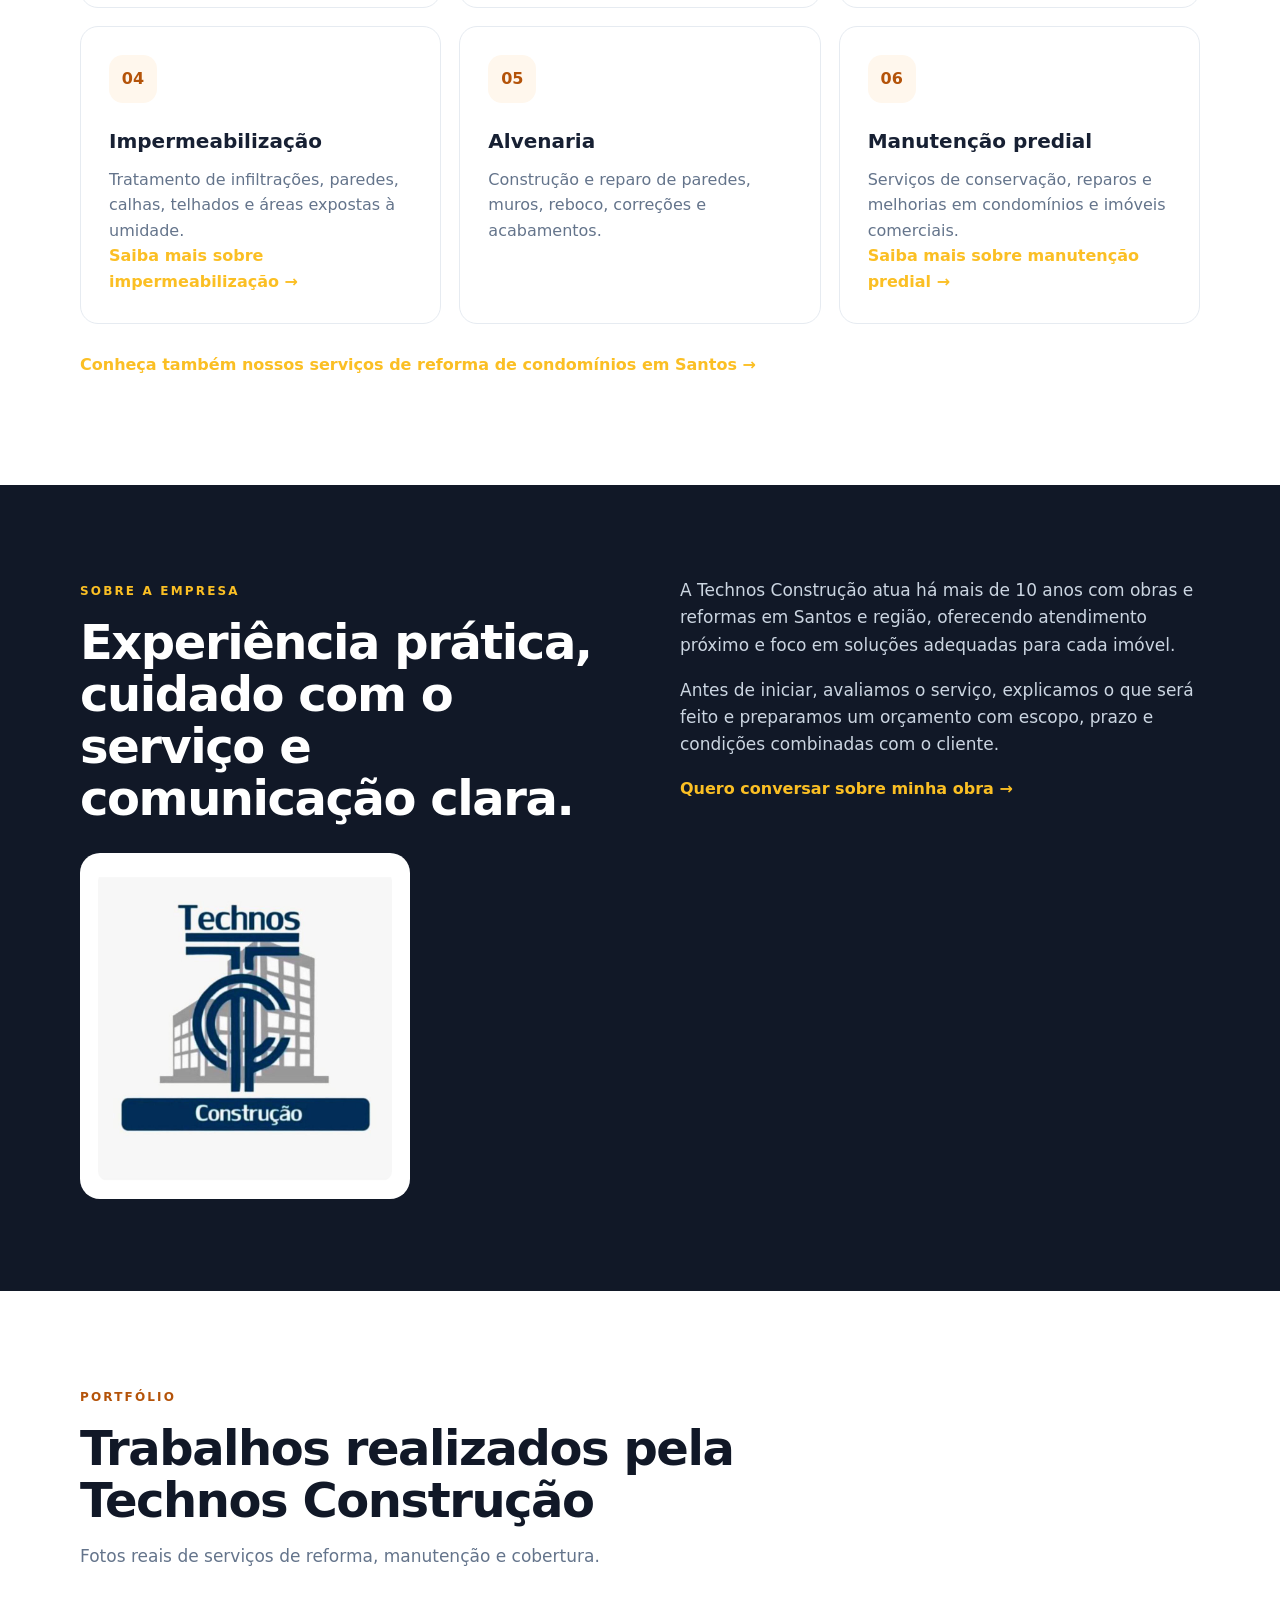
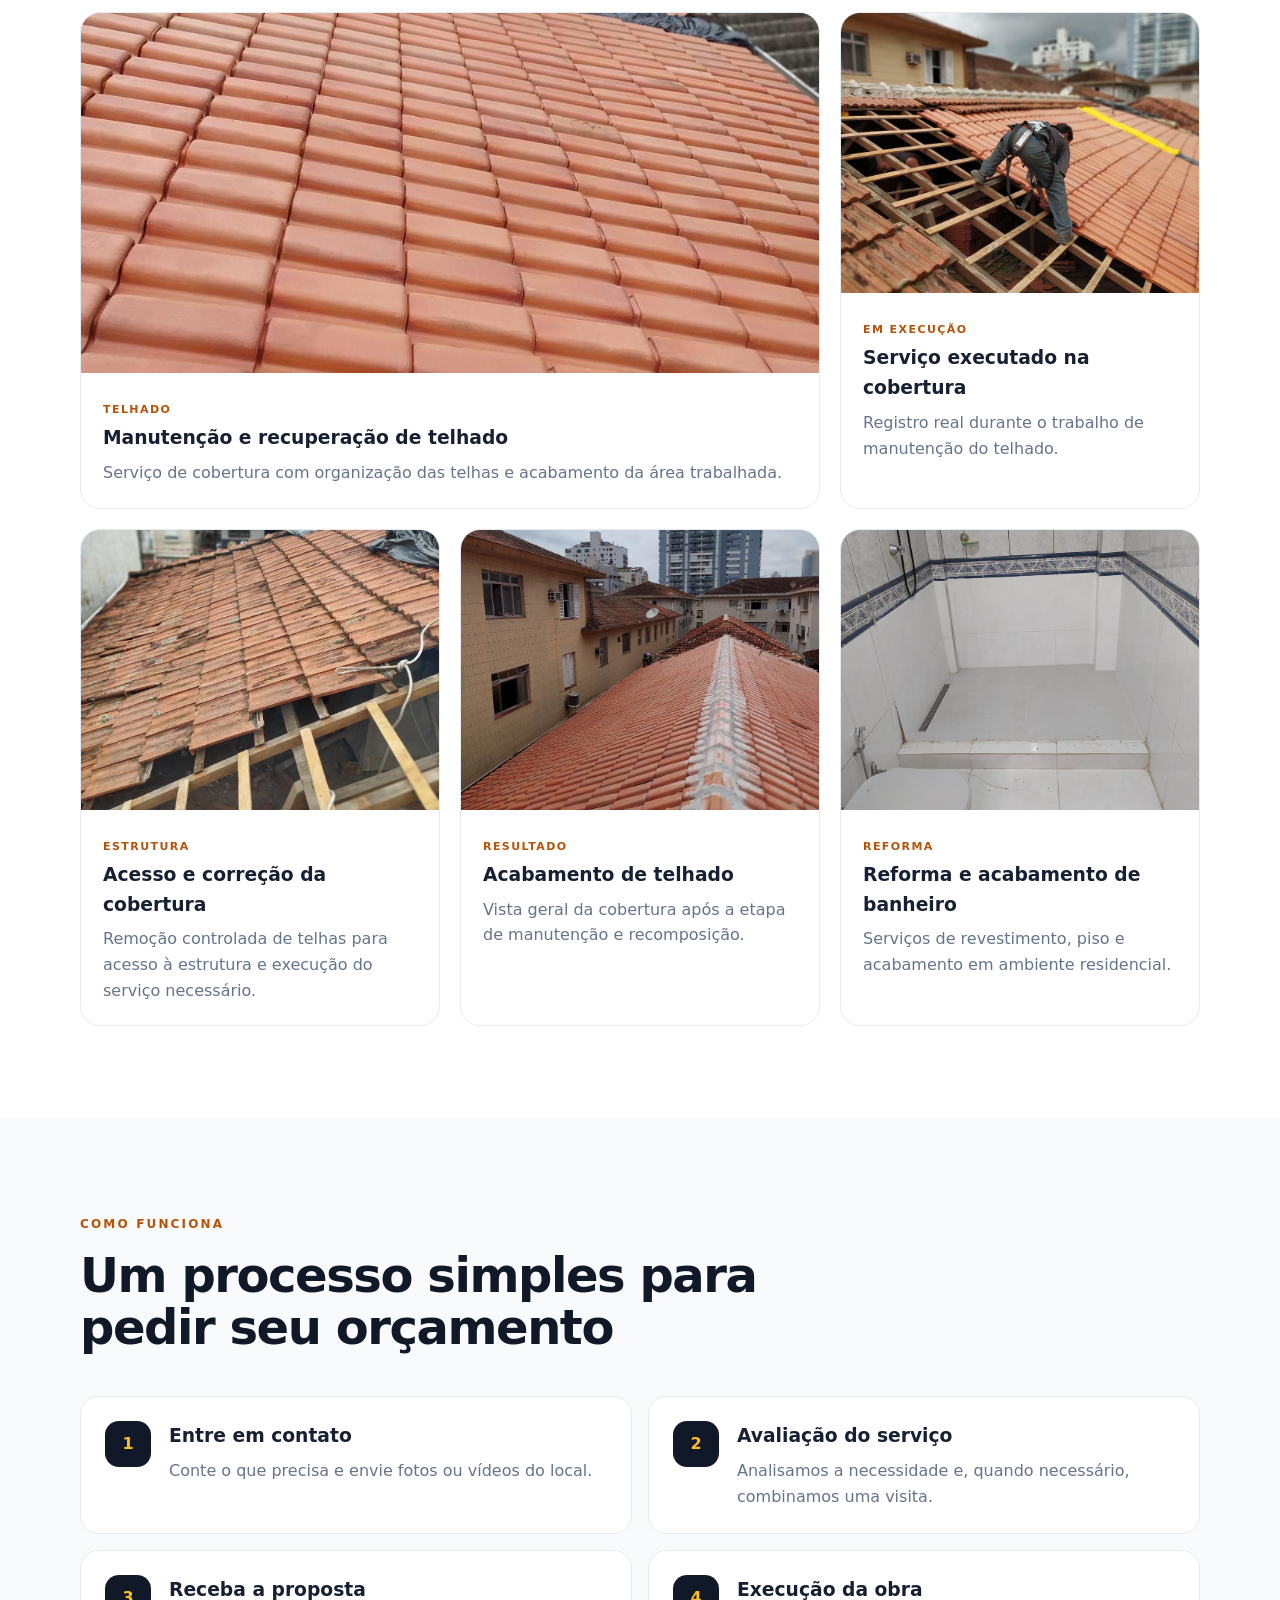
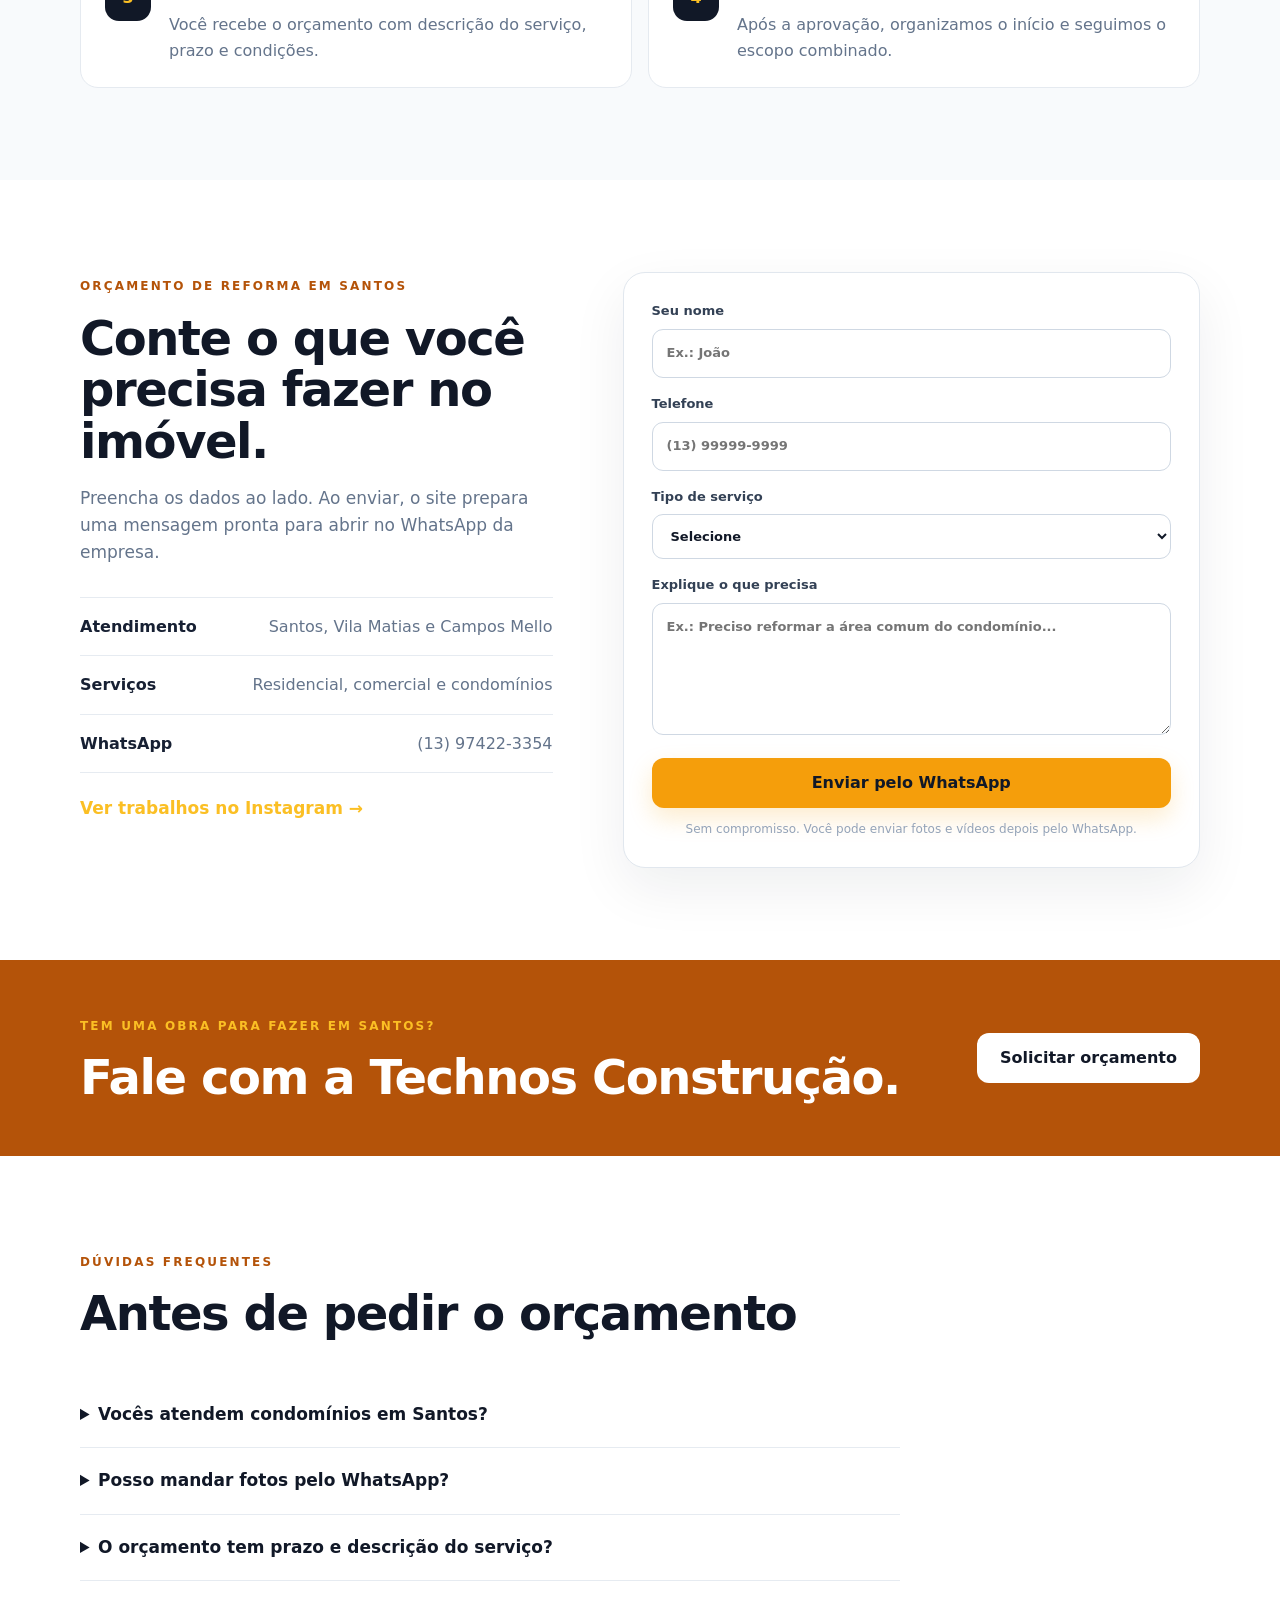
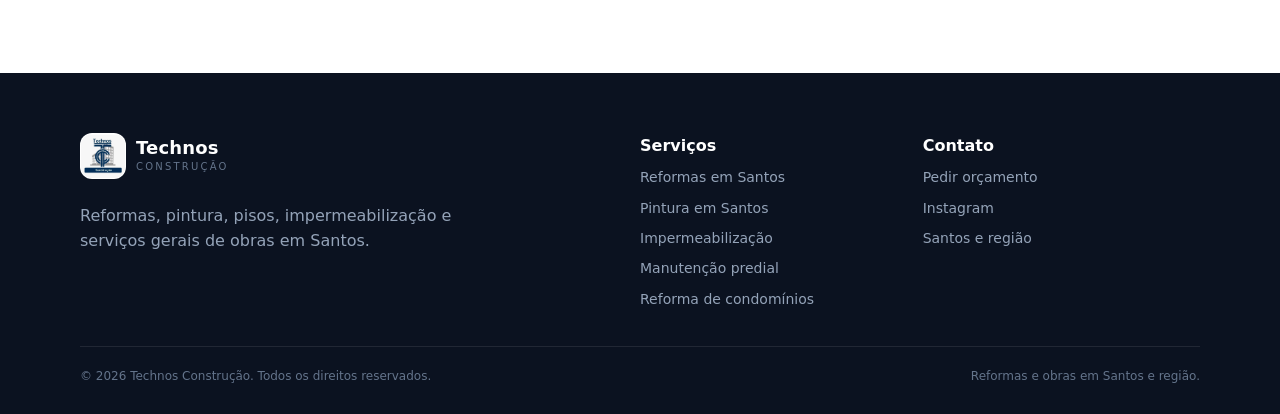
==== commit 8a7bb822: "Adiciona links internos para páginas de serviços" ====
--- a/index.html
+++ b/index.html
@@ -1 +1 @@
-<!DOCTYPE html><html lang="pt-BR"><head><meta charset="UTF-8" /><meta name="viewport" content="width=device-width, initial-scale=1.0" /><title>Reformas em Santos | Technos Construção</title><meta name="description" content="Empresa de reformas em Santos: pintura, impermeabilização, pisos, alvenaria e manutenção predial. Technos Construção, mais de 10 anos de experiência. Peça seu orçamento." /><meta name="robots" content="index, follow" /><link rel="canonical" href="https://technosconstrucao.com.br/" /><meta name="theme-color" content="#111827" /><meta property="og:title" content="Reformas em Santos | Technos Construção" /><meta property="og:description" content="Reformas, pintura, impermeabilização e manutenção predial em Santos e região. Solicite seu orçamento." /><meta property="og:type" content="website" /><meta property="og:url" content="https://technosconstrucao.com.br/" /><meta property="og:locale" content="pt_BR" /><meta property="og:image" content="https://technosconstrucao.com.br/assets/logo-technos.jpeg" /><link rel="icon" href="assets/logo-technos.jpeg" type="image/jpeg" /><link rel="stylesheet" href="styles.css" /><script type="application/ld+json">{"@context":"https://schema.org","@type":"HomeAndConstructionBusiness","@id":"https://technosconstrucao.com.br/#business","name":"Technos Construção","url":"https://technosconstrucao.com.br/","logo":"https://technosconstrucao.com.br/assets/logo-technos.jpeg","image":"https://technosconstrucao.com.br/assets/fotos/telhado_final_2.jpeg","description":"Empresa de reformas, pintura, impermeabilização, pisos, alvenaria e manutenção predial em Santos e região.","telephone":"+55 13 97422-3354","areaServed":[{"@type":"City","name":"Santos"},{"@type":"Place","name":"Vila Matias, Santos"},{"@type":"Place","name":"Campos Mello, Santos"}],"sameAs":["https://www.instagram.com/technos_construcao"]}</script></head><body><header class="site-header"><div class="container nav-wrap"><a class="brand" href="#inicio" aria-label="Technos Construção - início"><span class="brand-logo-wrap" aria-hidden="true"><img src="assets/logo-technos.jpeg" alt="" class="brand-logo"></span><span><strong>Technos</strong><small>Construção</small></span></a><button class="menu-toggle" aria-label="Abrir menu" aria-expanded="false"><span></span><span></span><span></span></button><nav class="nav" aria-label="Navegação principal"><a href="#servicos">Serviços</a><a href="#sobre">Sobre</a><a href="#obras">Obras</a><a href="#processo">Como funciona</a><a href="#contato">Contato</a></nav><a class="btn btn-sm btn-primary desktop-cta" href="#contato">Pedir orçamento</a></div></header><main><section class="hero" id="inicio"><div class="container hero-grid"><div class="hero-copy"><span class="eyebrow">Reformas • Pintura • Obras em Santos</span><h1>Reformas em Santos com <span>experiência e compromisso.</span></h1><p>Reformas residenciais, comerciais e prediais em Santos e região, com serviços de pintura, impermeabilização, pisos, alvenaria e manutenção executados por profissional experiente.</p><div class="hero-actions"><a class="btn btn-primary" href="#contato">Solicitar orçamento</a><a class="btn btn-secondary" href="#obras">Ver nossos serviços</a></div><div class="trust-row" aria-label="Diferenciais"><div><strong>✓</strong><span>Atendimento direto</span></div><div><strong>✓</strong><span>Orçamento detalhado</span></div><div><strong>✓</strong><span>Mais de 10 anos de experiência</span></div></div></div><div class="hero-card real-work-card" aria-label="Obra real realizada pela Technos Construção"><img src="assets/fotos/telhado_final_2.jpeg" alt="Serviço de reforma e manutenção de telhado realizado em Santos pela Technos Construção" class="hero-work-photo"><div class="hero-photo-overlay"></div><div class="hero-card-content"><p class="mini-label">TRABALHO REAL</p><h2>Experiência que aparece no resultado.</h2><p>Reformas, manutenção e serviços gerais executados com atenção aos detalhes.</p></div></div></div></section><section class="stats-strip" aria-label="Destaques"><div class="container stats-grid"><div><strong>Residencial</strong><span>Casas e apartamentos</span></div><div><strong>Comercial</strong><span>Lojas e escritórios</span></div><div><strong>Condomínios</strong><span>Áreas comuns e manutenção</span></div><div><strong>+10 anos</strong><span>Experiência em obras e reformas</span></div></div></section><section class="section" id="servicos"><div class="container"><div class="section-heading"><span class="eyebrow">Serviços de construção em Santos</span><h2>Serviços para cuidar da sua obra do começo ao fim</h2><p>Atendimento em Santos e região para pequenos reparos, reformas completas e manutenção de imóveis.</p></div><div class="services-grid"><article class="service-card"><div class="service-icon">01</div><h3>Reformas em geral</h3><p>Reforma de ambientes residenciais, comerciais e áreas comuns de condomínios.</p></article><article class="service-card"><div class="service-icon">02</div><h3>Pintura</h3><p>Pintura interna e externa, preparação de superfícies, massa corrida e acabamento.</p></article><article class="service-card"><div class="service-icon">03</div><h3>Pisos e revestimentos</h3><p>Troca e instalação de pisos, revestimentos, rejuntes e correções de acabamento.</p></article><article class="service-card"><div class="service-icon">04</div><h3>Impermeabilização</h3><p>Tratamento de infiltrações, paredes, calhas, telhados e áreas expostas à umidade.</p></article><article class="service-card"><div class="service-icon">05</div><h3>Alvenaria</h3><p>Construção e reparo de paredes, muros, reboco, correções e acabamentos.</p></article><article class="service-card"><div class="service-icon">06</div><h3>Manutenção predial</h3><p>Serviços de conservação, reparos e melhorias em condomínios e imóveis comerciais.</p></article></div></div></section><section class="section section-dark" id="sobre"><div class="container about-grid"><div><span class="eyebrow light">Sobre a empresa</span><h2>Experiência prática, cuidado com o serviço e comunicação clara.</h2><div class="about-logo-card"><img src="assets/logo-technos.jpeg" alt="Logo da Technos Construção em Santos" class="about-logo"></div></div><div class="about-copy"><p>A Technos Construção atua há mais de 10 anos com obras e reformas em Santos e região, oferecendo atendimento próximo e foco em soluções adequadas para cada imóvel.</p><p>Antes de iniciar, avaliamos o serviço, explicamos o que será feito e preparamos um orçamento com escopo, prazo e condições combinadas com o cliente.</p><a class="text-link" href="#contato">Quero conversar sobre minha obra →</a></div></div></section><section class="section" id="obras"><div class="container"><div class="section-heading"><span class="eyebrow">Portfólio</span><h2>Trabalhos realizados pela Technos Construção</h2><p>Fotos reais de serviços de reforma, manutenção e cobertura.</p></div><div class="portfolio-grid real-portfolio"><article class="portfolio-card portfolio-featured"><img src="assets/fotos/telhado_final_2.jpeg" alt="Telhado após manutenção realizada pela Technos Construção" class="portfolio-photo"><div class="portfolio-info"><span class="work-tag">Telhado</span><h3>Manutenção e recuperação de telhado</h3><p>Serviço de cobertura com organização das telhas e acabamento da área trabalhada.</p></div></article><article class="portfolio-card"><img src="assets/fotos/telhado_execucao.jpeg" alt="Execução de serviço de manutenção em telhado" class="portfolio-photo"><div class="portfolio-info"><span class="work-tag">Em execução</span><h3>Serviço executado na cobertura</h3><p>Registro real durante o trabalho de manutenção do telhado.</p></div></article><article class="portfolio-card"><img src="assets/fotos/telhado_aberto.jpeg" alt="Estrutura de telhado aberta durante manutenção" class="portfolio-photo"><div class="portfolio-info"><span class="work-tag">Estrutura</span><h3>Acesso e correção da cobertura</h3><p>Remoção controlada de telhas para acesso à estrutura e execução do serviço necessário.</p></div></article><article class="portfolio-card"><img src="assets/fotos/telhado_final_1.jpeg" alt="Resultado de manutenção de telhado" class="portfolio-photo"><div class="portfolio-info"><span class="work-tag">Resultado</span><h3>Acabamento de telhado</h3><p>Vista geral da cobertura após a etapa de manutenção e recomposição.</p></div></article><article class="portfolio-card"><img src="assets/fotos/banheiro.jpeg" alt="Banheiro reformado com piso e revestimentos" class="portfolio-photo"><div class="portfolio-info"><span class="work-tag">Reforma</span><h3>Reforma e acabamento de banheiro</h3><p>Serviços de revestimento, piso e acabamento em ambiente residencial.</p></div></article></div></div></section><section class="section soft-bg" id="processo"><div class="container"><div class="section-heading"><span class="eyebrow">Como funciona</span><h2>Um processo simples para pedir seu orçamento</h2></div><div class="steps"><article><span>1</span><div><h3>Entre em contato</h3><p>Conte o que precisa e envie fotos ou vídeos do local.</p></div></article><article><span>2</span><div><h3>Avaliação do serviço</h3><p>Analisamos a necessidade e, quando necessário, combinamos uma visita.</p></div></article><article><span>3</span><div><h3>Receba a proposta</h3><p>Você recebe o orçamento com descrição do serviço, prazo e condições.</p></div></article><article><span>4</span><div><h3>Execução da obra</h3><p>Após a aprovação, organizamos o início e seguimos o escopo combinado.</p></div></article></div></div></section><section class="section" id="contato"><div class="container contact-grid"><div class="contact-copy"><span class="eyebrow">Orçamento de reforma em Santos</span><h2>Conte o que você precisa fazer no imóvel.</h2><p>Preencha os dados ao lado. Ao enviar, o site prepara uma mensagem pronta para abrir no WhatsApp da empresa.</p><div class="contact-points"><div><strong>Atendimento</strong><span>Santos, Vila Matias e Campos Mello</span></div><div><strong>Serviços</strong><span>Residencial, comercial e condomínios</span></div><div><strong>WhatsApp</strong><span id="phone-display">(13) 97422-3354</span></div></div><p style="margin-top:22px;"><a class="text-link" href="https://www.instagram.com/technos_construcao" target="_blank" rel="noopener noreferrer">Ver trabalhos no Instagram →</a></p></div><form class="quote-form" id="quote-form"><label>Seu nome<input type="text" id="name" required placeholder="Ex.: João" /></label><label>Telefone<input type="tel" id="phone" required placeholder="(13) 99999-9999" /></label><label>Tipo de serviço<select id="service" required><option value="">Selecione</option><option>Reforma</option><option>Pintura</option><option>Piso ou revestimento</option><option>Infiltração / impermeabilização</option><option>Alvenaria</option><option>Manutenção predial</option><option>Outro serviço</option></select></label><label>Explique o que precisa<textarea id="message" rows="5" required placeholder="Ex.: Preciso reformar a área comum do condomínio..."></textarea></label><button class="btn btn-primary btn-full" type="submit">Enviar pelo WhatsApp</button><p class="form-note">Sem compromisso. Você pode enviar fotos e vídeos depois pelo WhatsApp.</p></form></div></section><section class="cta-band"><div class="container cta-band-inner"><div><span class="eyebrow light">Tem uma obra para fazer em Santos?</span><h2>Fale com a Technos Construção.</h2></div><a class="btn btn-light" href="#contato">Solicitar orçamento</a></div></section><section class="section faq-section"><div class="container"><div class="section-heading"><span class="eyebrow">Dúvidas frequentes</span><h2>Antes de pedir o orçamento</h2></div><div class="faq"><details><summary>Vocês atendem condomínios em Santos?</summary><p>Sim. Atendemos condomínios com serviços em áreas comuns, pintura, manutenção e reformas.</p></details><details><summary>Posso mandar fotos pelo WhatsApp?</summary><p>Sim. Fotos e vídeos ajudam a entender melhor o serviço antes de uma possível visita.</p></details><details><summary>O orçamento tem prazo e descrição do serviço?</summary><p>Sim. A proposta pode incluir memorial descritivo, prazo, valor, materiais e forma de pagamento combinada.</p></details></div></div></section></main><footer class="site-footer"><div class="container footer-grid"><div><a class="brand footer-brand" href="#inicio"><span class="brand-logo-wrap"><img src="assets/logo-technos.jpeg" alt="Logo Technos Construção" class="brand-logo"></span><span><strong>Technos</strong><small>Construção</small></span></a><p>Reformas, pintura, pisos, impermeabilização e serviços gerais de obras em Santos.</p></div><div><strong>Navegação</strong><a href="#servicos">Serviços</a><a href="#obras">Portfólio</a><a href="#contato">Orçamento</a><a href="https://www.instagram.com/technos_construcao" target="_blank" rel="noopener noreferrer">Instagram</a></div><div><strong>Área de atendimento</strong><span>Santos</span><span>Vila Matias e Campos Mello</span></div></div><div class="container footer-bottom"><span>© <span id="year"></span> Technos Construção. Todos os direitos reservados.</span><span>Reformas e obras em Santos e região.</span></div></footer><a class="floating-whatsapp" href="#contato" aria-label="Pedir orçamento pelo WhatsApp">WhatsApp</a><script src="script.js"></script></body></html>+<!DOCTYPE html><html lang="pt-BR"><head><meta charset="UTF-8" /><meta name="viewport" content="width=device-width, initial-scale=1.0" /><title>Reformas em Santos | Technos Construção</title><meta name="description" content="Empresa de reformas em Santos: pintura, impermeabilização, pisos, alvenaria e manutenção predial. Technos Construção, mais de 10 anos de experiência. Peça seu orçamento." /><meta name="robots" content="index, follow" /><link rel="canonical" href="https://technosconstrucao.com.br/" /><meta name="theme-color" content="#111827" /><meta property="og:title" content="Reformas em Santos | Technos Construção" /><meta property="og:description" content="Reformas, pintura, impermeabilização e manutenção predial em Santos e região. Solicite seu orçamento." /><meta property="og:type" content="website" /><meta property="og:url" content="https://technosconstrucao.com.br/" /><meta property="og:locale" content="pt_BR" /><meta property="og:image" content="https://technosconstrucao.com.br/assets/logo-technos.jpeg" /><link rel="icon" href="assets/logo-technos.jpeg" type="image/jpeg" /><link rel="stylesheet" href="styles.css" /><script type="application/ld+json">{"@context":"https://schema.org","@type":"HomeAndConstructionBusiness","@id":"https://technosconstrucao.com.br/#business","name":"Technos Construção","url":"https://technosconstrucao.com.br/","logo":"https://technosconstrucao.com.br/assets/logo-technos.jpeg","image":"https://technosconstrucao.com.br/assets/fotos/telhado_final_2.jpeg","description":"Empresa de reformas, pintura, impermeabilização, pisos, alvenaria e manutenção predial em Santos e região.","telephone":"+55 13 97422-3354","areaServed":[{"@type":"City","name":"Santos"},{"@type":"Place","name":"Vila Matias, Santos"},{"@type":"Place","name":"Campos Mello, Santos"}],"sameAs":["https://www.instagram.com/technos_construcao"]}</script></head><body><header class="site-header"><div class="container nav-wrap"><a class="brand" href="#inicio" aria-label="Technos Construção - início"><span class="brand-logo-wrap"><img src="assets/logo-technos.jpeg" alt="" class="brand-logo"></span><span><strong>Technos</strong><small>Construção</small></span></a><button class="menu-toggle" aria-label="Abrir menu" aria-expanded="false"><span></span><span></span><span></span></button><nav class="nav"><a href="#servicos">Serviços</a><a href="#sobre">Sobre</a><a href="#obras">Obras</a><a href="#processo">Como funciona</a><a href="#contato">Contato</a></nav><a class="btn btn-sm btn-primary desktop-cta" href="#contato">Pedir orçamento</a></div></header><main><section class="hero" id="inicio"><div class="container hero-grid"><div class="hero-copy"><span class="eyebrow">Reformas • Pintura • Obras em Santos</span><h1>Reformas em Santos com <span>experiência e compromisso.</span></h1><p>Reformas residenciais, comerciais e prediais em Santos e região, com serviços de pintura, impermeabilização, pisos, alvenaria e manutenção executados por profissional experiente.</p><div class="hero-actions"><a class="btn btn-primary" href="#contato">Solicitar orçamento</a><a class="btn btn-secondary" href="#obras">Ver nossos serviços</a></div><div class="trust-row"><div><strong>✓</strong><span>Atendimento direto</span></div><div><strong>✓</strong><span>Orçamento detalhado</span></div><div><strong>✓</strong><span>Mais de 10 anos de experiência</span></div></div></div><div class="hero-card real-work-card"><img src="assets/fotos/telhado_final_2.jpeg" alt="Serviço de reforma e manutenção de telhado realizado em Santos pela Technos Construção" class="hero-work-photo"><div class="hero-photo-overlay"></div><div class="hero-card-content"><p class="mini-label">TRABALHO REAL</p><h2>Experiência que aparece no resultado.</h2><p>Reformas, manutenção e serviços gerais executados com atenção aos detalhes.</p></div></div></div></section><section class="stats-strip"><div class="container stats-grid"><div><strong>Residencial</strong><span>Casas e apartamentos</span></div><div><strong>Comercial</strong><span>Lojas e escritórios</span></div><div><strong>Condomínios</strong><span>Áreas comuns e manutenção</span></div><div><strong>+10 anos</strong><span>Experiência em obras e reformas</span></div></div></section><section class="section" id="servicos"><div class="container"><div class="section-heading"><span class="eyebrow">Serviços de construção em Santos</span><h2>Serviços para cuidar da sua obra do começo ao fim</h2><p>Atendimento em Santos e região para pequenos reparos, reformas completas e manutenção de imóveis.</p></div><div class="services-grid"><article class="service-card"><div class="service-icon">01</div><h3>Reformas em geral</h3><p>Reforma de ambientes residenciais, comerciais e áreas comuns de condomínios.</p><a class="text-link" href="reformas-em-santos/">Saiba mais sobre reformas →</a></article><article class="service-card"><div class="service-icon">02</div><h3>Pintura</h3><p>Pintura interna e externa, preparação de superfícies, massa corrida e acabamento.</p><a class="text-link" href="pintura-em-santos/">Saiba mais sobre pintura →</a></article><article class="service-card"><div class="service-icon">03</div><h3>Pisos e revestimentos</h3><p>Troca e instalação de pisos, revestimentos, rejuntes e correções de acabamento.</p></article><article class="service-card"><div class="service-icon">04</div><h3>Impermeabilização</h3><p>Tratamento de infiltrações, paredes, calhas, telhados e áreas expostas à umidade.</p><a class="text-link" href="impermeabilizacao-em-santos/">Saiba mais sobre impermeabilização →</a></article><article class="service-card"><div class="service-icon">05</div><h3>Alvenaria</h3><p>Construção e reparo de paredes, muros, reboco, correções e acabamentos.</p></article><article class="service-card"><div class="service-icon">06</div><h3>Manutenção predial</h3><p>Serviços de conservação, reparos e melhorias em condomínios e imóveis comerciais.</p><a class="text-link" href="manutencao-predial-em-santos/">Saiba mais sobre manutenção predial →</a></article></div><p style="margin-top:28px"><a class="text-link" href="reforma-de-condominios-em-santos/">Conheça também nossos serviços de reforma de condomínios em Santos →</a></p></div></section><section class="section section-dark" id="sobre"><div class="container about-grid"><div><span class="eyebrow light">Sobre a empresa</span><h2>Experiência prática, cuidado com o serviço e comunicação clara.</h2><div class="about-logo-card"><img src="assets/logo-technos.jpeg" alt="Logo da Technos Construção em Santos" class="about-logo"></div></div><div class="about-copy"><p>A Technos Construção atua há mais de 10 anos com obras e reformas em Santos e região, oferecendo atendimento próximo e foco em soluções adequadas para cada imóvel.</p><p>Antes de iniciar, avaliamos o serviço, explicamos o que será feito e preparamos um orçamento com escopo, prazo e condições combinadas com o cliente.</p><a class="text-link" href="#contato">Quero conversar sobre minha obra →</a></div></div></section><section class="section" id="obras"><div class="container"><div class="section-heading"><span class="eyebrow">Portfólio</span><h2>Trabalhos realizados pela Technos Construção</h2><p>Fotos reais de serviços de reforma, manutenção e cobertura.</p></div><div class="portfolio-grid real-portfolio"><article class="portfolio-card portfolio-featured"><img src="assets/fotos/telhado_final_2.jpeg" alt="Telhado após manutenção realizada pela Technos Construção" class="portfolio-photo"><div class="portfolio-info"><span class="work-tag">Telhado</span><h3>Manutenção e recuperação de telhado</h3><p>Serviço de cobertura com organização das telhas e acabamento da área trabalhada.</p></div></article><article class="portfolio-card"><img src="assets/fotos/telhado_execucao.jpeg" alt="Execução de serviço de manutenção em telhado" class="portfolio-photo"><div class="portfolio-info"><span class="work-tag">Em execução</span><h3>Serviço executado na cobertura</h3><p>Registro real durante o trabalho de manutenção do telhado.</p></div></article><article class="portfolio-card"><img src="assets/fotos/telhado_aberto.jpeg" alt="Estrutura de telhado aberta durante manutenção" class="portfolio-photo"><div class="portfolio-info"><span class="work-tag">Estrutura</span><h3>Acesso e correção da cobertura</h3><p>Remoção controlada de telhas para acesso à estrutura e execução do serviço necessário.</p></div></article><article class="portfolio-card"><img src="assets/fotos/telhado_final_1.jpeg" alt="Resultado de manutenção de telhado" class="portfolio-photo"><div class="portfolio-info"><span class="work-tag">Resultado</span><h3>Acabamento de telhado</h3><p>Vista geral da cobertura após a etapa de manutenção e recomposição.</p></div></article><article class="portfolio-card"><img src="assets/fotos/banheiro.jpeg" alt="Banheiro reformado com piso e revestimentos" class="portfolio-photo"><div class="portfolio-info"><span class="work-tag">Reforma</span><h3>Reforma e acabamento de banheiro</h3><p>Serviços de revestimento, piso e acabamento em ambiente residencial.</p></div></article></div></div></section><section class="section soft-bg" id="processo"><div class="container"><div class="section-heading"><span class="eyebrow">Como funciona</span><h2>Um processo simples para pedir seu orçamento</h2></div><div class="steps"><article><span>1</span><div><h3>Entre em contato</h3><p>Conte o que precisa e envie fotos ou vídeos do local.</p></div></article><article><span>2</span><div><h3>Avaliação do serviço</h3><p>Analisamos a necessidade e, quando necessário, combinamos uma visita.</p></div></article><article><span>3</span><div><h3>Receba a proposta</h3><p>Você recebe o orçamento com descrição do serviço, prazo e condições.</p></div></article><article><span>4</span><div><h3>Execução da obra</h3><p>Após a aprovação, organizamos o início e seguimos o escopo combinado.</p></div></article></div></div></section><section class="section" id="contato"><div class="container contact-grid"><div class="contact-copy"><span class="eyebrow">Orçamento de reforma em Santos</span><h2>Conte o que você precisa fazer no imóvel.</h2><p>Preencha os dados ao lado. Ao enviar, o site prepara uma mensagem pronta para abrir no WhatsApp da empresa.</p><div class="contact-points"><div><strong>Atendimento</strong><span>Santos, Vila Matias e Campos Mello</span></div><div><strong>Serviços</strong><span>Residencial, comercial e condomínios</span></div><div><strong>WhatsApp</strong><span id="phone-display">(13) 97422-3354</span></div></div><p style="margin-top:22px;"><a class="text-link" href="https://www.instagram.com/technos_construcao" target="_blank" rel="noopener noreferrer">Ver trabalhos no Instagram →</a></p></div><form class="quote-form" id="quote-form"><label>Seu nome<input type="text" id="name" required placeholder="Ex.: João" /></label><label>Telefone<input type="tel" id="phone" required placeholder="(13) 99999-9999" /></label><label>Tipo de serviço<select id="service" required><option value="">Selecione</option><option>Reforma</option><option>Pintura</option><option>Piso ou revestimento</option><option>Infiltração / impermeabilização</option><option>Alvenaria</option><option>Manutenção predial</option><option>Outro serviço</option></select></label><label>Explique o que precisa<textarea id="message" rows="5" required placeholder="Ex.: Preciso reformar a área comum do condomínio..."></textarea></label><button class="btn btn-primary btn-full" type="submit">Enviar pelo WhatsApp</button><p class="form-note">Sem compromisso. Você pode enviar fotos e vídeos depois pelo WhatsApp.</p></form></div></section><section class="cta-band"><div class="container cta-band-inner"><div><span class="eyebrow light">Tem uma obra para fazer em Santos?</span><h2>Fale com a Technos Construção.</h2></div><a class="btn btn-light" href="#contato">Solicitar orçamento</a></div></section><section class="section faq-section"><div class="container"><div class="section-heading"><span class="eyebrow">Dúvidas frequentes</span><h2>Antes de pedir o orçamento</h2></div><div class="faq"><details><summary>Vocês atendem condomínios em Santos?</summary><p>Sim. Atendemos condomínios com serviços em áreas comuns, pintura, manutenção e reformas.</p></details><details><summary>Posso mandar fotos pelo WhatsApp?</summary><p>Sim. Fotos e vídeos ajudam a entender melhor o serviço antes de uma possível visita.</p></details><details><summary>O orçamento tem prazo e descrição do serviço?</summary><p>Sim. A proposta pode incluir memorial descritivo, prazo, valor, materiais e forma de pagamento combinada.</p></details></div></div></section></main><footer class="site-footer"><div class="container footer-grid"><div><a class="brand footer-brand" href="#inicio"><span class="brand-logo-wrap"><img src="assets/logo-technos.jpeg" alt="Logo Technos Construção" class="brand-logo"></span><span><strong>Technos</strong><small>Construção</small></span></a><p>Reformas, pintura, pisos, impermeabilização e serviços gerais de obras em Santos.</p></div><div><strong>Serviços</strong><a href="reformas-em-santos/">Reformas em Santos</a><a href="pintura-em-santos/">Pintura em Santos</a><a href="impermeabilizacao-em-santos/">Impermeabilização</a><a href="manutencao-predial-em-santos/">Manutenção predial</a><a href="reforma-de-condominios-em-santos/">Reforma de condomínios</a></div><div><strong>Contato</strong><a href="#contato">Pedir orçamento</a><a href="https://www.instagram.com/technos_construcao" target="_blank" rel="noopener noreferrer">Instagram</a><span>Santos e região</span></div></div><div class="container footer-bottom"><span>© <span id="year"></span> Technos Construção. Todos os direitos reservados.</span><span>Reformas e obras em Santos e região.</span></div></footer><a class="floating-whatsapp" href="#contato" aria-label="Pedir orçamento pelo WhatsApp">WhatsApp</a><script src="script.js"></script></body></html>
